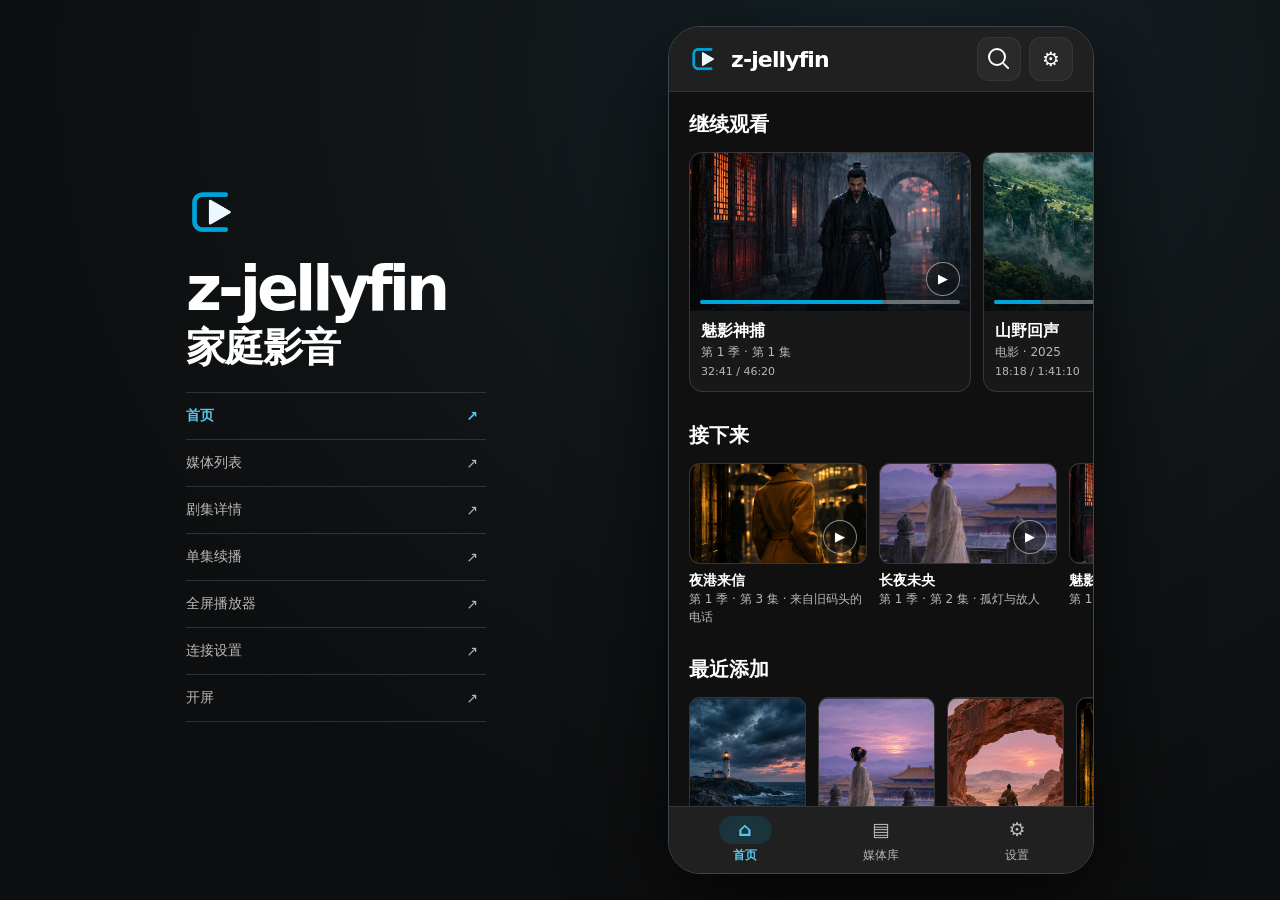
==== docs/prototype/index.html @ fce68163 "feat: 全屏播放工具栏支持自动隐藏" ====
<!doctype html>
<html lang="zh-CN">
<head>
<meta charset="utf-8">
<meta name="viewport" content="width=device-width,initial-scale=1,viewport-fit=cover">
<title>z-jellyfin · UI 设计</title>
<link rel="icon" href="app-icon.png">
<link rel="stylesheet" href="ui.css">
</head>
<body>
<div class="desktop">
 <aside class="notes" aria-label="原型导航">
  <div class="reviewIdentity">
   <img src="logo.png" alt="" width="68" height="68">
   <h1>z-jellyfin<span>家庭影音</span></h1>
  </div>
  <nav class="jumps" aria-label="直接查看页面">
   <button class="jump" data-jump="home">首页 <span aria-hidden="true">↗</span></button>
   <button class="jump" data-jump="library">媒体列表 <span aria-hidden="true">↗</span></button>
   <button class="jump" data-jump="detail">剧集详情 <span aria-hidden="true">↗</span></button>
   <button class="jump" data-jump="detail" data-item="ep1">单集续播 <span aria-hidden="true">↗</span></button>
   <button class="jump" data-jump="player">全屏播放器 <span aria-hidden="true">↗</span></button>
   <button class="jump" data-jump="settings">连接设置 <span aria-hidden="true">↗</span></button>
   <button class="jump" data-jump="splash">开屏 <span aria-hidden="true">↗</span></button>
  </nav>
 </aside>
 <div class="shell" aria-label="z-jellyfin 手机界面">
  <header class="top"></header>
  <main></main>
  <nav class="bottom" aria-label="主导航"></nav>
  <dialog class="confirmDialog" id="settings-dialog" aria-labelledby="confirm-title">
   <form id="confirmation-form">
    <h2 id="confirm-title">确认保存设置</h2>
    <label class="field">确认密码<input name="confirmation" type="password" autocomplete="off" aria-describedby="confirm-error" autofocus></label>
    <p class="confirmError" id="confirm-error" aria-live="polite"></p>
    <div class="actions">
     <button class="secondary" id="cancel-settings" type="button">取消</button>
     <button class="primary" type="submit">确认保存</button>
    </div>
   </form>
  </dialog>
 </div>
</div>
<script>
(() => {

const catalog={
 detective:{name:"魅影神捕",type:"剧集",year:"2026",art:0,desc:"离奇旧案再现江城，神捕黎斯循着一具傀儡的来历追查，在迷雾里拼起多年未解的真相。"},
 forest:{name:"山野回声",type:"电影",year:"2025",art:1,length:6070,desc:"一位录音师走进久无人迹的山谷，想记录最后一段林间回声，却遇到一位等候多年的陌生人。"},
 neon:{name:"夜港来信",type:"剧集",year:"2026",art:2,desc:"一封寄错的信，让三位素不相识的人在夜港相遇。"},
 lighthouse:{name:"潮汐尽头",type:"电影",year:"2025",art:3,length:6180,desc:"暴风雨来临前，守塔人收到一段来自海上的旧录音。"},
 desert:{name:"穿过赤色山谷",type:"电影",year:"2024",art:4,length:6900,desc:"摄影师在荒漠中寻找失踪的同伴，一路沿着风留下的记号前行。"},
 palace:{name:"长夜未央",type:"剧集",year:"2025",art:5,desc:"宫城入夜之后，一桩无名旧案重新浮出水面。"},
 ep1:{name:"傀儡惊现，黎斯以身入局",type:"单集",parent:"detective",season:1,episode:1,art:0,length:2780,desc:"一具傀儡出现在案发现场，黎斯循线进入深巷。"},
 ep2:{name:"月下疑踪",type:"单集",parent:"detective",season:1,episode:2,art:0,length:2620,desc:"夜访旧巷未得实证，黎斯将目光转向城外。"},
 ep3:{name:"灯下旧案",type:"单集",parent:"detective",season:1,episode:3,art:0,length:2750,desc:"关于那封书信，一位故人知道更多。"},
 ep4:{name:"雨夜归来",type:"单集",parent:"detective",season:2,episode:1,art:0,length:2650,desc:"一场大雨让江城旧案重现。"},
 n2:{name:"雨停之前",type:"单集",parent:"neon",season:1,episode:2,art:2,length:2500,desc:"港口停电前，三人交换了彼此知道的线索。"},
 n3:{name:"来自旧码头的电话",type:"单集",parent:"neon",season:1,episode:3,art:2,length:2450,desc:"一个电话把线索带回废弃的旧码头。"},
 p2:{name:"孤灯与故人",type:"单集",parent:"palace",season:1,episode:2,art:5,length:2550,desc:"归来的访客知道一段未经记载的往事。"}
};
const tiles=["detective","forest","neon","lighthouse","desert","palace"];
const mediaLibraries=[
 {id:"movies",name:"电影",items:["forest","lighthouse"]},
 {id:"series",name:"电视剧",items:["detective","neon","palace"]},
 {id:"favorites",name:"自建片库",items:["desert"]}
];
const latest=["lighthouse","palace","desert","neon","forest","detective"];
const next=["n3","p2","ep2"];
const records={ep1:1961,forest:1098,lighthouse:314,n2:2500};
// Jellyfin Web v10.11.11 playback settings use width and bits per second.
const resolutions=[["0","自动"],["-1","屏幕分辨率"],["640","360p"],["852","480p"],
 ["1280","720p"],["1920","1080p"],["3840","4K"],["7680","8K"]];
const bitrates=[["0","自动"],
 ...[120,80,60,40,20,15,10,8,6,4,3,1.5].map(value=>[String(value*1_000_000),value+" Mbps"]),
 ["720000","720 kbps"],["420000","420 kbps"]];
const settingsConfirmation="jellyfin";
const initialSettings={host:"proxy.example.net",port:"8080",proxyUser:"family",proxyPass:"prototype",server:"https://media.example.net/jellyfin",user:"家庭账号",pass:"prototype",resolution:"1920",bitrate:"4000000"};
let saved={...initialSettings};
let pendingSettings=null;
const initialScreen=new URLSearchParams(location.search).get("screen");
let current={page:initialScreen==="splash"?"splash":"home"};
const stack=[];
let playTime=0, playing=false, timer=null, playerKey="";
const controlsTimeoutMs=5000;
let controlsTimeout, bufferTimeout, buffering=false, playerPointer=null, scrubbing=false;
let playerTracks={audio:0,subtitle:0};
const audioOptions=[["国语","原声 · AAC 2.0"],["粤语","配音 · AAC 2.0"]];
const subtitleOptions=[["自动","使用 Jellyfin 的字幕偏好"],["关闭",""],["简体中文","Jellyfin 外挂 · SRT"],["English","Jellyfin 外挂 · WebVTT"]];
const desktop=document.querySelector(".desktop");
const main=document.querySelector("main"), top=document.querySelector(".top"), bottom=document.querySelector(".bottom");
const settingsDialog=document.querySelector("#settings-dialog");
const confirmationForm=document.querySelector("#confirmation-form");
const confirmation=confirmationForm.elements.confirmation;
const confirmationError=document.querySelector("#confirm-error");
const esc=s=>String(s).replace(/[&<>"']/g,c=>({"&":"&amp;","<":"&lt;",">":"&gt;",'"':"&quot;","'":"&#39;"}[c]));
const kind={home:"首页",library:"媒体库",detail:"媒体详情",settings:"连接设置",search:"搜索",player:"正在播放"};
const art=n=>'<span class="art a'+n+'" aria-hidden="true"></span>';
const time=n=>{const secs=Math.max(0,Math.floor(Number(n)||0)), s=String(secs%60).padStart(2,"0"), m=Math.floor(secs/60),h=Math.floor(m/60);return h?h+":"+String(m%60).padStart(2,"0")+":"+s:m+":"+s};
const parentName=i=>i.parent?catalog[i.parent].name:i.name;
const epLabel=i=>i.parent?"第 "+i.season+" 季 · 第 "+i.episode+" 集":"";
function adjacentEpisode(id,offset){
 const parent=catalog[id].parent;
 if(!parent)return;
 const siblings=Object.keys(catalog).filter(key=>catalog[key].parent===parent);
 return siblings[siblings.indexOf(id)+offset];
}
const isWatched=id=>catalog[id].length>0&&records[id]>=catalog[id].length;
const watchedBadge='<span class="watched"><span aria-hidden="true">✓</span>已看完</span>';
const logo='<img src="logo.png" alt="" width="38" height="38" class="mark">';
const ratio=id=>Math.min(100,Math.max(0,(records[id]||0)/(catalog[id].length||1)*100));
const progress=id=>'<span class="progress" aria-label="已看 '+Math.round(ratio(id))+'%"><i style="width:'+ratio(id)+'%"></i></span>';
const openButton=(label,data,cls="secondary")=>'<button class="'+cls+'" '+data+'>'+esc(label)+'</button>';
function leavePlayer(){
 if(!playerKey)return;
 if(playTime>0)records[playerKey]=Math.min(playTime,catalog[playerKey].length);
 clearInterval(timer);timer=null;playing=false;playerKey="";
 clearTimeout(controlsTimeout);
 clearTimeout(bufferTimeout);
 buffering=false;playerPointer=null;scrubbing=false;
}
function navigate(page, opts={}, replace=false){
 if(current.page==="player")leavePlayer();
 if(replace){stack.length=0;}else{stack.push({...current,scroll:main.scrollTop});}
 current={page,...opts}; render();
}
function back(){
 if(current.page==="player")leavePlayer();
 current=stack.pop()||{page:"home"};render();main.scrollTop=current.scroll||0;
}
function section(title,markup){
 return '<section class="group"><div class="section"><h2>'+title+'</h2></div>'+markup+'</section>';
}
function card(id,mode="poster"){
 const i=catalog[id], resume=mode==="resume", episode=Boolean(i.parent);
 const landscape=resume||mode==="next-up";
 const name=episode?parentName(i):i.name;
 const detail=episode?epLabel(i)+(resume?"":" · "+i.name):i.type+" · "+i.year;
 const watchTime=resume?'<span class="sub watchTime">'+time(records[id])+" / "+time(i.length)+'</span>':"";
 const details='<button class="card" data-detail="'+id+'">'+
 '<span class="cover '+(landscape?"landscape":"")+'">'+art(i.art)+(resume?'<span class="resumeShade"></span>'+progress(id):"")+'</span>'+
 '<span class="cardCopy"><span class="name">'+esc(name)+'</span><span class="sub">'+esc(detail)+'</span>'+watchTime+'</span></button>';
 if(!landscape)return details;
 const playLabel=(resume?"继续观看 ":"播放 ")+name+(episode?" "+epLabel(i):"");
 return '<div class="quickPlayCard">'+details+'<div class="quickPlayOverlay"><button class="quickPlayButton" type="button"'+
 ' data-play="'+id+'" data-position="'+(resume?records[id]:0)+'" aria-label="'+esc(playLabel)+'"><span class="quickPlayIcon" aria-hidden="true">▶</span></button></div></div>';
}
function rail(ids,mode){
 return '<div class="rail '+(mode||"poster")+'" tabindex="0">'+ids.map(id=>card(id,mode)).join("")+'</div>';
}
function home(){
 const resumed=Object.keys(records).filter(id=>records[id]>0&&records[id]<catalog[id].length);
 const queued=next.filter(id=>!resumed.includes(id)&&!isWatched(id));
 return section("继续观看",resumed.length?rail(resumed,"resume"):'<div class="empty">暂无未看完的影片。</div>')+
 (queued.length?section("接下来",rail(queued,"next-up")):"")+
 section("最近添加",rail(latest));
}
function library(){
 const selected=current.filter||"all", libraries=[{id:"all",name:"全部",items:tiles},...mediaLibraries];
 const matches=libraries.find(library=>library.id===selected).items;
 return '<div class="filters" aria-label="媒体库">'+libraries.map(({id,name})=>'<button class="chip" data-filter="'+id+'" aria-pressed="'+(id===selected)+'">'+esc(name)+'</button>').join("")+
 '</div><div class="grid">'+matches.map(id=>card(id)).join("")+'</div>';
}
function detail(){
 const id=current.id||"ep1",i=catalog[id],watched=isWatched(id),resume=watched?0:(records[id]||0);
 const meta=i.parent?epLabel(i)+" · "+Math.round(i.length/60)+" 分钟":i.year+" · "+i.type+(i.length?" · "+Math.round(i.length/60)+" 分钟":"");
 let buttons="", episodes="";
 if(i.type==="剧集"){
  const ids=Object.keys(catalog).filter(k=>catalog[k].parent===id), seasons=[...new Set(ids.map(k=>catalog[k].season))];
  const sel=current.season||seasons[0];
  const list=ids.filter(k=>catalog[k].season===sel).map(k=>{
   const episode=catalog[k], done=isWatched(k);
   return '<button class="episode" data-detail="'+k+'"><span class="cover landscape">'+art(episode.art)+'</span>'+
    '<span class="episodeInfo"><span class="name">第 '+episode.episode+' 集 · '+episode.name+'</span>'+
    '<span class="sub">'+Math.round(episode.length/60)+' 分钟'+(records[k]&&!done?' · 已看到 '+time(records[k]):"")+'</span></span>'+
    (done?watchedBadge:"")+'</button>';
  }).join("");
  const tabs=seasons.length>1?'<div class="seasonTabs" role="tablist" aria-label="选择季">'+
   seasons.map(n=>'<button class="chip" id="season-tab-'+n+'" role="tab" data-season="'+n+'" aria-controls="episodes-panel" aria-selected="'+(n===sel)+'" tabindex="'+(n===sel?0:-1)+'">第 '+n+' 季</button>').join("")+
   '</div>':"";
  episodes=section("选集",tabs+(tabs?'<div id="episodes-panel" role="tabpanel" aria-labelledby="season-tab-'+sel+'">'+list+'</div>':list));
 }else{
  buttons='<div class="actions">'+openButton(watched?"▶　重播":resume?"▶　继续观看":"▶　播放",'data-play="'+id+'" data-position="'+resume+'"',"primary")+
      (resume?openButton("从头播放",'data-play="'+id+'" data-position="0"'):"")+'</div>';
 }
 return '<div class="heroCover">'+art(i.art)+'<span class="shade" aria-hidden="true"></span></div><div class="sheet detail"><h1>'+esc(parentName(i))+'</h1><p class="meta">'+esc(meta)+(watched?watchedBadge:"")+'</p>'+
 (i.parent?'<h2 class="episodeTitle">'+esc(i.name)+'</h2>':"")+buttons+
 (resume?'<div class="watchprogress">'+progress(id)+'</div><small>已观看 '+time(resume)+' / '+time(i.length)+'</small>':"")+
 '<p class="summary">'+esc(i.desc)+'</p>'+episodes+'</div>';
}
function settings(){
 const fields=(name,key,type="text")=>'<label class="field">'+name+'<input name="'+key+'" type="'+type+'" value="'+esc(saved[key])+'" required autocomplete="off"></label>';
 const choices=(name,key,values)=>'<label class="field">'+name+'<select name="'+key+'">'+
 values.map(([value,label])=>'<option value="'+value+'" '+(value===saved[key]?"selected":"")+'>'+label+'</option>').join("")+'</select></label>';
 return '<div class="settings"><form id="settings"><section class="settingsGroup"><h2>家庭 HTTP 代理</h2><div class="columns">'+fields("代理地址","host")+fields("端口","port","number")+
 '</div>'+fields("代理用户名","proxyUser")+fields("代理密码","proxyPass","password")+'</section>'+
 '<section class="settingsGroup"><h2>Jellyfin 授权</h2>'+fields("服务器地址","server","url")+fields("Jellyfin 账号","user")+fields("Jellyfin 密码","pass","password")+'</section>'+
 '<section class="settingsGroup"><h2>播放画质</h2><div class="qualityFields">'+choices("分辨率上限","resolution",resolutions)+
 choices("码率上限（音视频合计）","bitrate",bitrates)+'</div></section>'+
 '<div class="settingsFooter"><button class="primary full" type="submit">保存并连接</button><div class="helper" id="settings-message" aria-live="polite"></div></div></form></div>';
}
function searchResults(term){
 const q=term.trim().toLowerCase();
 const ids=tiles.filter(id=>!q||catalog[id].name.toLowerCase().includes(q));
 return ids.length?'<div class="grid">'+ids.map(id=>card(id)).join("")+'</div>':'<p class="empty">没有找到匹配的影片。</p>';
}
function player(){
 const i=catalog[current.id];
 const resolution=resolutions.find(([value])=>value===saved.resolution)[1];
 const bitrate=bitrates.find(([value])=>value===saved.bitrate)[1];
 const backLabel=stack.at(-1)?.page==="home"?"返回首页":"返回详情";
 const episodeButton=(target,label,symbol)=>'<button class="transportButton episodeNav" type="button" data-episode="'+
  (target||"")+'" '+(target?"":"disabled")+'><span aria-hidden="true">'+symbol+'</span>'+label+'</button>';
 return '<section class="theater" aria-label="全屏播放器">'+
  '<div class="playerScene">'+art(i.art)+'</div><button class="playerSurface" type="button" data-toggle-controls aria-label="隐藏播放控制" aria-expanded="true" aria-controls="player-controls"></button>'+
  '<div class="playerControls" id="player-controls">'+
   '<div class="playerHeader"><button class="playerBack" type="button" data-back aria-label="'+backLabel+'" title="'+backLabel+'"><span aria-hidden="true"></span></button>'+
    '<div class="playerHeading"><h2>'+esc(parentName(i))+'</h2>'+
    (i.parent?'<p>'+esc(epLabel(i)+" · "+i.name)+'</p>':'<p>'+esc(i.year+" · "+i.type)+'</p>')+'</div>'+
    '<div class="playerTools"><button type="button" data-track-menu="subtitle" aria-expanded="false" aria-controls="track-menu"><span class="captionIcon" aria-hidden="true">CC</span>字幕</button>'+
    '<button type="button" data-track-menu="audio" aria-expanded="false" aria-controls="track-menu"><span class="audioIcon" aria-hidden="true">♪</span>音轨</button></div></div>'+
   '<div class="playerBottom"><input type="range" id="seek" min="0" max="'+i.length+'" value="'+playTime+'" aria-label="播放进度">'+
    '<div class="playerToolbar"><span class="playerTime" id="times">'+time(playTime)+' / '+time(i.length)+'</span>'+
    '<div class="transport">'+(i.parent?episodeButton(adjacentEpisode(current.id,-1),"上一集","‹"):"")+
    '<button class="transportButton seekButton" type="button" data-offset="-5" aria-label="后退 5 秒">−5<span aria-hidden="true">秒</span></button>'+
    '<button class="playerToggle" type="button" data-toggle-player aria-label="'+(playing?"暂停":"播放")+'" data-playing="'+playing+'"><span aria-hidden="true"></span></button>'+
    '<button class="transportButton seekButton" type="button" data-offset="15" aria-label="前进 15 秒">+15<span aria-hidden="true">秒</span></button>'+
    (i.parent?episodeButton(adjacentEpisode(current.id,1),"下一集","›"):"")+'</div>'+
    '<span class="playerQuality" title="播放画质上限">'+esc(resolution+" · "+bitrate)+'</span></div></div></div>'+
  '<div class="playerCaption" aria-hidden="true" hidden><span></span></div>'+
  '<div class="playerBuffering" role="status" hidden>正在缓冲…</div>'+
  '<section class="trackMenu" id="track-menu" role="dialog" aria-labelledby="track-title" hidden></section></section>';
}
function splash(){
 return '<button class="splashStage" data-tab="home" type="button" aria-label="结束开屏预览并进入首页">'+
 '<span class="splashIdentity"><img src="logo.png" width="140" height="140" alt="">'+
 '<strong>z-jellyfin</strong><span>家庭影音</span></span></button>';
}
function render(){
 const {page}=current, onHome=page==="home";
 desktop.dataset.screen=page;
 document.querySelector(".shell").dataset.screen=page;
 main.dataset.screen=page;
 top.innerHTML=page==="splash"?"":'<div class="brand">'+(onHome?logo+'z-jellyfin':'<button class="icon" data-back aria-label="返回">‹</button><span class="toplabel">'+esc(kind[page])+'</span>')+'</div>'+
 (page!=="player"&&page!=="settings"?'<div class="tools">'+(page==="search"?"":'<button class="icon search" data-go="search" aria-label="搜索"></button>')+'<button class="icon" data-go="settings" aria-label="连接设置">⚙</button></div>':"");
 const tabs=["home","library","settings"];
 const tab=tabs.includes(page)?page:stack.findLast(entry=>tabs.includes(entry.page))?.page||"home";
 bottom.innerHTML=[["home","⌂","首页"],["library","▤","媒体库"],["settings","⚙","设置"]].map(([p,icon,name])=>'<button data-tab="'+p+'" aria-current="'+(p===tab?"page":"false")+'"><span aria-hidden="true">'+icon+'</span>'+name+'</button>').join("");
 const contents={home,library,detail,settings,search:()=>'<div class="screenSearch"><input class="searchField" id="search-input" type="search" placeholder="搜索片名" aria-label="搜索片名" value="'+esc(current.query||"")+'"></div><div id="results">'+searchResults(current.query||"")+'</div>',player,splash};
 main.className=page==="detail"||page==="splash"||page==="player"?"":"pad";
 main.innerHTML=contents[page]();
 if(page==="library")main.querySelector(".filters").scrollLeft=current.filterScroll||0;
 main.scrollTop=0;
 document.querySelectorAll("[data-jump]").forEach(button=>{
  const selected=button.dataset.jump===page&&(page!=="detail"||(button.dataset.item||"detective")===current.id);
  button.setAttribute("aria-current",selected?"page":"false");
 });
}
function showPlayer(id,position,replaceEpisode=false){
 const keepSubtitlesOff=replaceEpisode&&playerTracks.subtitle===1;
 const continuePlaying=!replaceEpisode||playing;
 if(replaceEpisode)leavePlayer();
 else stack.push({...current,scroll:main.scrollTop});
 current={page:"player",id};
 playerKey=id;playTime=position;playing=continuePlaying;
 playerTracks={audio:0,subtitle:keepSubtitlesOff?1:0};
 render();
 updateTime();
 updateCaption();
 if(playing)simulateBuffering();
 else restartControlsTimeout();
 timer=setInterval(()=>{
  if(!playing||!playerKey||buffering||scrubbing)return;
  const max=catalog[playerKey].length;
  playTime=Math.min(playTime+1,max);
  if(playTime===max){
   const nextEpisode=adjacentEpisode(playerKey,1);
   if(nextEpisode){showPlayer(nextEpisode,isWatched(nextEpisode)?0:records[nextEpisode]||0,true);return;}
   setPlaying(false);
  }
  updateTime();
 },1000);
}
function updateTime(){
 const times=document.querySelector("#times"), seek=document.querySelector("#seek");
 if(times&&seek&&playerKey){
  times.textContent=time(playTime)+" / "+time(catalog[playerKey].length);seek.value=playTime;
  seek.style.setProperty("--seek-progress",playTime/catalog[playerKey].length*100+"%");
  seek.setAttribute("aria-valuetext",time(playTime)+" / "+time(catalog[playerKey].length));
 }
}
function setPlaying(value){
 playing=value;
 const button=main.querySelector("[data-toggle-player]");
 button.dataset.playing=String(playing);
 button.setAttribute("aria-label",playing?"暂停":"播放");
 restartControlsTimeout();
}
function seekTo(position){
 const duration=catalog[playerKey].length;
 playTime=Math.min(duration,Math.max(0,position));
 if(playTime===duration)setPlaying(false);
 updateTime();
 restartControlsTimeout();
}
function controlsMustStayVisible(){
 return !playing||buffering||!main.querySelector(".trackMenu").hidden;
}
function describeTouchSurface(){
 const button=main.querySelector(".playerSurface"), controls=main.querySelector(".playerControls");
 const label=controls.hidden?"显示播放控制":!main.querySelector(".trackMenu").hidden?"收起轨道菜单":
  controlsMustStayVisible()?"播放画面":"隐藏播放控制";
 button.setAttribute("aria-expanded",String(!controls.hidden));
 button.setAttribute("aria-label",label);
}
function restartControlsTimeout(){
 clearTimeout(controlsTimeout);
 if(!playerKey)return;
 const controls=main.querySelector(".playerControls");
 if(controlsMustStayVisible())controls.hidden=false;
 else if(playerPointer===null&&!controls.hidden){
  controlsTimeout=setTimeout(()=>{
   if(controlsMustStayVisible()||playerPointer!==null)return;
   controls.hidden=true;
   describeTouchSurface();
  },controlsTimeoutMs);
 }
 describeTouchSurface();
}
function simulateBuffering(){
 clearTimeout(bufferTimeout);
 const indicator=main.querySelector(".playerBuffering");
 indicator.hidden=false;
 buffering=true;
 restartControlsTimeout();
 bufferTimeout=setTimeout(()=>{
  indicator.hidden=true;
  buffering=false;
  restartControlsTimeout();
 },400);
}
function updateCaption(){
 const caption=main.querySelector(".playerCaption");
 caption.hidden=playerTracks.subtitle!==2&&playerTracks.subtitle!==3;
 caption.firstElementChild.textContent=playerTracks.subtitle===3?"Someone has been here.":"这里有人来过。";
}
function closeTracks(restoreFocus=true){
 const menu=main.querySelector(".trackMenu");
 if(!menu||menu.hidden)return false;
 menu.hidden=true;
 const trigger=main.querySelector('[data-track-menu][aria-expanded="true"]');
 if(trigger){trigger.setAttribute("aria-expanded","false");if(restoreFocus)trigger.focus();}
 restartControlsTimeout();
 return true;
}
function showTracks(type){
 const menu=main.querySelector(".trackMenu");
 if(!menu.hidden&&menu.dataset.track===type){closeTracks();return;}
 closeTracks(false);
 menu.dataset.track=type;
 const options=type==="subtitle"?subtitleOptions:audioOptions;
 menu.innerHTML='<div class="trackHeader"><h3 id="track-title">'+(type==="subtitle"?"字幕":"音轨")+
  '</h3><button type="button" data-close-tracks aria-label="关闭菜单">×</button></div><div class="trackOptions">'+
  options.map(([label,detail],i)=>'<button type="button" data-track-choice="'+i+'" aria-pressed="'+
   (i===playerTracks[type])+'"><span><strong>'+esc(label)+'</strong>'+(detail?'<small>'+esc(detail)+'</small>':"")+
   '</span><span class="trackCheck" aria-hidden="true">✓</span></button>').join("")+'</div>';
 menu.hidden=false;
 main.querySelector('[data-track-menu="'+type+'"]').setAttribute("aria-expanded","true");
 menu.querySelector('[aria-pressed="true"]').focus();
 restartControlsTimeout();
}
function togglePlayerControls(){
 if(closeTracks()||controlsMustStayVisible())return;
 const controls=main.querySelector(".playerControls");
 controls.hidden=!controls.hidden;
 restartControlsTimeout();
}
function switchSeason(tab){
 const seasons=tab.closest(".seasonTabs");
 const scroll=main.scrollTop, left=seasons.scrollLeft;
 current.season=Number(tab.dataset.season);
 render();
 main.scrollTop=scroll;
 const selected=main.querySelector('[data-season="'+current.season+'"]');
 const row=selected.closest(".seasonTabs");
 row.scrollLeft=left;
 const bounds=row.getBoundingClientRect(), item=selected.getBoundingClientRect();
 if(item.left<bounds.left)row.scrollLeft+=item.left-bounds.left-4;
 if(item.right>bounds.right)row.scrollLeft+=item.right-bounds.right+4;
 selected.focus({preventScroll:true});
}
document.addEventListener("click",e=>{
 const button=e.target.closest("button");if(!button)return;
 const d=button.dataset;
 if("back" in d)back();
 else if(d.jump==="player"){navigate("home",{},true);showPlayer("ep1",records.ep1||0);}
 else if(d.jump)navigate(d.jump,d.jump==="detail"?{id:d.item||"detective"}:{},true);
 else if(d.tab)navigate(d.tab,{},true);
 else if(d.go)navigate(d.go);
 else if(d.filter){current.filter=d.filter;current.filterScroll=button.closest(".filters").scrollLeft;render();}
 else if(d.season&&button.getAttribute("aria-selected")!=="true")switchSeason(button);
 else if(d.detail)navigate("detail",{id:d.detail});
 else if(d.play)showPlayer(d.play,Number(d.position));
 else if(d.episode)showPlayer(d.episode,isWatched(d.episode)?0:records[d.episode]||0,true);
 else if("togglePlayer" in d){if(!playing&&playTime===catalog[playerKey].length){playTime=0;updateTime();}setPlaying(!playing);}
 else if("offset" in d)seekTo(playTime+Number(d.offset));
 else if(d.trackMenu)showTracks(d.trackMenu);
 else if("closeTracks" in d)closeTracks();
 else if("trackChoice" in d){
  const type=button.closest(".trackMenu").dataset.track, choice=Number(d.trackChoice);
  const audioChanged=type==="audio"&&choice!==playerTracks.audio;
  playerTracks[type]=choice;updateCaption();closeTracks();
  if(audioChanged)simulateBuffering();
 }
 else if("toggleControls" in d)togglePlayerControls();
});
document.addEventListener("pointerdown",e=>{
 if(!playerKey||playerPointer!==null||!e.target.closest(".theater"))return;
 playerPointer=e.pointerId;
 scrubbing=e.target.id==="seek";
 restartControlsTimeout();
});
function endPlayerGesture(e){
 if(playerPointer!==e.pointerId)return;
 playerPointer=null;scrubbing=false;
 restartControlsTimeout();
}
document.addEventListener("pointerup",endPlayerGesture);
document.addEventListener("pointercancel",endPlayerGesture);
document.addEventListener("input",e=>{
 if(e.target.id==="search-input"){
  current.query=e.target.value;
  document.querySelector("#results").innerHTML=searchResults(current.query);
 }
 if(e.target.id==="seek"&&playerKey)seekTo(Number(e.target.value));
});
document.addEventListener("submit",e=>{
 if(e.target.id!=="settings")return;
 e.preventDefault();
 const data=Object.fromEntries(new FormData(e.target));
 const helper=e.target.querySelector(".helper");
 if(Number(data.port)<1||Number(data.port)>65535){helper.textContent="请输入 1 到 65535 之间的代理端口。";return;}
 pendingSettings=data;
 const shell=document.querySelector(".shell").getBoundingClientRect();
 settingsDialog.style.setProperty("--dialog-center",shell.left+shell.width/2+"px");
 settingsDialog.showModal();
 confirmation.focus();
});
confirmationForm.addEventListener("submit",e=>{
 e.preventDefault();
 if(!pendingSettings)return;
 if(confirmation.value!==settingsConfirmation){
  confirmationError.textContent=confirmation.value?"确认密码错误，请重新输入。":"请输入确认密码。";
  confirmation.setAttribute("aria-invalid","true");
  confirmation.focus();
  return;
 }
 saved=pendingSettings;
 document.querySelector("#settings-message").textContent="示例设置已保存。";
 settingsDialog.close();
});
document.querySelector("#cancel-settings").addEventListener("click",()=>settingsDialog.close());
settingsDialog.addEventListener("close",()=>{
 pendingSettings=null;
 confirmation.value="";
 confirmation.removeAttribute("aria-invalid");
 confirmationError.textContent="";
});
document.addEventListener("keydown",e=>{
 if(settingsDialog.open)return;
 if(e.key==="Escape"&&stack.length){if(!closeTracks())back();return;}
 if(playerKey&&e.target instanceof Element&&e.target.closest(".theater"))restartControlsTimeout();
 if(!e.target.matches("[data-season]"))return;
 const tabs=[...e.target.closest(".seasonTabs").querySelectorAll("[data-season]")];
 const index=tabs.indexOf(e.target);
 const step={ArrowLeft:(index-1+tabs.length)%tabs.length,ArrowRight:(index+1)%tabs.length,Home:0,End:tabs.length-1};
 if(Object.hasOwn(step,e.key)){e.preventDefault();switchSeason(tabs[step[e.key]]);}
});
if(initialScreen==="player")showPlayer("ep1",records.ep1);
else render();
})();
</script>
</body>
</html>
---- docs/prototype/ui.css ----
:root {
  color-scheme: dark;
  --bg: #101010;
  --panel: #202020;
  --surface: #181818;
  --input: #292929;
  --text: #fff;
  --sub: #b8b8b8;
  --muted: #999;
  --line: #ffffff23;
  --primary: #00a4dc;
  --primary-light: #59c7ed;
  --on-primary: #061820;
  --selected: #00a4dc25;
  --error: #ffabad;
  --gutter: 20px;
  --art: url("posters.png");
}

* { box-sizing: border-box; }
body {
  margin: 0;
  background: radial-gradient(ellipse at 70% 8%, #16232a, #121719 31%, #0d0e0f 72%);
  color: var(--text);
  font-family: "Microsoft YaHei UI", "PingFang SC", "Noto Sans CJK SC", system-ui, sans-serif;
}
button, input, select { font: inherit; }
button { cursor: pointer; color: inherit; border: 0; }
:focus-visible { outline: 2px solid var(--primary-light); outline-offset: 3px; }
h2 { margin: 0; font-size: 20px; line-height: 1.35; font-weight: 740; }

.desktop {
  max-width: 1060px;
  min-height: 100svh;
  margin: auto;
  padding: 26px clamp(30px, 6vw, 76px);
  display: grid;
  grid-template-columns: minmax(200px, 1fr) 426px;
  align-items: center;
  gap: clamp(32px, 6vw, 100px);
}
.notes { width: 100%; max-width: 300px; }
.reviewIdentity img { display: block; width: 68px; height: 68px; margin: 0 0 13px -9px; }
.notes h1 { margin: 0 0 25px; font-size: clamp(36px, 5.4vw, 62px); line-height: .98; letter-spacing: -.065em; }
.notes h1 span { display: block; margin-top: .22em; font-size: .64em; letter-spacing: -.04em; }
.jumps { display: grid; border-top: 1px solid var(--line); }
.jump {
  display: flex; align-items: center; justify-content: space-between;
  min-height: 47px; padding: 0 8px 0 0;
  background: transparent; color: var(--sub);
  border-bottom: 1px solid var(--line); font-size: 14px; text-align: left;
}
.jump[aria-current="page"] { color: var(--primary-light); font-weight: 700; }
.jump:hover { color: var(--text); }
.shell {
  width: 100%; height: min(905px, calc(100svh - 52px)); min-height: 620px;
  display: flex; flex-direction: column; isolation: isolate;
  overflow: hidden; background: var(--bg);
  border: 1px solid #3b484f; border-radius: 32px;
  box-shadow: 0 24px 95px #000b;
}
.top {
  height: 65px; flex: 0 0 65px; padding: 0 var(--gutter);
  display: flex; align-items: center; justify-content: space-between; gap: 10px;
  background: var(--panel); border-bottom: 1px solid #ffffff14;
}
.brand { display: flex; align-items: center; gap: 9px; min-width: 0; font-size: 22px; font-weight: 750; letter-spacing: -.04em; }
.mark { width: 38px; height: 38px; margin-inline-start: -5px; flex: 0 0 38px; }
.toplabel { font-size: 16px; letter-spacing: 0; white-space: nowrap; overflow: hidden; text-overflow: ellipsis; }
.shell[data-screen="library"] .top {
  height: 56px;
  flex-basis: 56px;
  background: var(--bg);
  border-bottom: 0;
}
.shell[data-screen="library"] .toplabel { font-size: 19px; }
.shell[data-screen="library"] .icon {
  background: transparent;
  border-color: transparent;
  color: var(--sub);
}
.shell[data-screen="library"] .icon:hover { background: #ffffff0c; color: var(--text); }
.tools, .actions { display: flex; gap: 8px; align-items: center; }
.icon {
  width: 44px; min-width: 44px; height: 44px;
  position: relative; display: grid; place-items: center;
  background: #ffffff0c; border: 1px solid #ffffff0f; border-radius: 12px;
  color: var(--text); font-size: 20px;
}
.icon:hover { background: #ffffff16; }
.icon[data-back] { font-size: 28px; line-height: 1; }
.icon.search::before {
  content: ""; width: 14px; height: 14px; border: 2px solid currentColor;
  border-radius: 50%; transform: translate(-2px,-2px);
}
.icon.search::after {
  content: ""; position: absolute; width: 8px; height: 2px;
  transform: translate(7px,7px) rotate(45deg); background: currentColor; border-radius: 2px;
}
main {
  flex: 1; min-height: 0; overflow: auto; overscroll-behavior: contain;
  scrollbar-width: thin; scrollbar-color: #434343 transparent;
}
main.pad { padding: 19px var(--gutter) 30px; }
main.pad[data-screen="library"] { padding-top: 0; }
.bottom {
  display: grid; grid-template-columns: repeat(3, 1fr); gap: 4px;
  padding: 6px 10px max(7px, env(safe-area-inset-bottom)); background: var(--panel);
  border-top: 1px solid #ffffff18;
}
.bottom button {
  display: grid; align-content: center; justify-items: center; gap: 3px;
  min-height: 53px; background: transparent; color: var(--sub); font-size: 12px;
  border-radius: 12px;
}
.bottom span { display: grid; place-items: center; width: 53px; height: 28px; border-radius: 16px; font-size: 19px; line-height: 1; }
.bottom button[aria-current="page"] { color: var(--primary-light); font-weight: 700; }
.bottom button[aria-current="page"] span { background: var(--selected); }

.group { margin-bottom: 25px; }
.group:last-child { margin-bottom: 0; }
.section { display: flex; align-items: baseline; justify-content: space-between; gap: 8px; margin-bottom: 11px; }
.rail {
  display: grid; grid-auto-flow: column; grid-auto-columns: clamp(100px, 28vw, 117px);
  align-items: start; gap: 12px;
  margin-inline: calc(-1 * var(--gutter)); padding: 3px var(--gutter) 5px;
  scroll-padding-inline: var(--gutter); overflow-x: auto; scrollbar-width: none;
  scroll-snap-type: x proximity;
}
.rail.resume { grid-auto-columns: clamp(223px, 68vw, 282px); }
.rail.next-up { grid-auto-columns: clamp(143px, 45vw, 178px); }
.card {
  display: flex; flex-direction: column; align-items: stretch; min-width: 0; width: 100%;
  padding: 0; text-align: start; background: transparent; border-radius: 12px;
  scroll-snap-align: start;
}
.card:hover .cover { filter: brightness(1.1); }
.cover, .heroCover { position: relative; isolation: isolate; overflow: hidden; background: var(--panel); }
.cover { display: block; border: 1px solid #ffffff18; border-radius: 11px; aspect-ratio: 2 / 3; }
.cover.landscape { aspect-ratio: 16 / 9; }
.art {
  position: absolute; top: 50%; left: 0; width: 100%; aspect-ratio: 2 / 3;
  transform: translateY(-50%); pointer-events: none;
  background: var(--art) var(--x, 0%) var(--y, 0%) / 300% 200% no-repeat var(--fallback, var(--panel));
}
.a0 { --x: 0%; --y: 0%; --fallback: #463032; }
.a1 { --x: 50%; --y: 0%; --fallback: #304841; }
.a2 { --x: 100%; --y: 0%; --fallback: #513d26; }
.a3 { --x: 0%; --y: 100%; --fallback: #23364c; }
.a4 { --x: 50%; --y: 100%; --fallback: #58332a; }
.a5 { --x: 100%; --y: 100%; --fallback: #403345; }
.cardCopy { display: block; }
.name {
  display: -webkit-box; -webkit-line-clamp: 2; -webkit-box-orient: vertical; overflow: hidden;
  margin: 7px 0 2px; font-size: 14px; line-height: 1.35; font-weight: 700;
}
.sub { display: block; color: var(--sub); font-size: 12px; line-height: 1.45; }
.resume .card { background: var(--surface); border: 1px solid var(--line); overflow: hidden; border-radius: 14px; }
.resume .cover { border: 0; border-radius: 0; }
.resume .cardCopy { display: grid; gap: 3px; padding: 9px 11px 11px; }
.resume .name { margin: 0; font-size: 16px; }
.quickPlayCard { position: relative; min-width: 0; scroll-snap-align: start; }
.quickPlayOverlay { position: absolute; inset: 1px 1px auto; aspect-ratio: 16 / 9; pointer-events: none; }
.quickPlayButton {
  position: absolute; inset: auto 5px 10px auto; width: 44px; height: 44px;
  display: grid; place-items: center; padding: 0; border-radius: 50%;
  background: transparent; pointer-events: auto;
}
.watchTime { font-variant-numeric: tabular-nums; font-size: 11px; color: var(--sub); }
.resumeShade { position: absolute; inset: 43% 0 0; background: linear-gradient(transparent, #05090ce8); }
.next-up .quickPlayOverlay { inset: 0 0 auto; }
.next-up .quickPlayButton { bottom: 5px; }
.quickPlayIcon {
  width: 34px; height: 34px; display: grid; place-items: center;
  color: var(--text); background: #10101080; border: 1px solid #ffffff80;
  border-radius: 50%; font-size: 13px;
}
.progress { display: block; height: 4px; background: #5a5a5a; border-radius: 9px; overflow: hidden; }
.progress i { display: block; height: 100%; background: var(--primary); border-radius: inherit; }
.cover .progress { position: absolute; inset: auto 10px 7px; background: #ffffff60; }
.grid { display: grid; grid-template-columns: repeat(3, minmax(0, 1fr)); gap: 22px 12px; }
.seasonTabs {
  display: flex; gap: 8px; padding: 3px; margin: 0 -3px 16px; overflow-x: auto; scrollbar-width: none;
}
.chip {
  flex: 0 0 auto; white-space: nowrap; min-height: 44px; padding: 7px 14px;
  background: var(--surface); color: var(--sub); border: 1px solid var(--line); border-radius: 23px; font-size: 13px;
}
.chip[aria-pressed="true"], .chip[aria-selected="true"] {
  background: var(--selected); border-color: #00a4dc92; color: var(--primary-light); font-weight: 700;
}
.filters {
  display: flex;
  gap: clamp(14px, 4vw, 23px);
  margin-bottom: 12px;
  overflow-x: auto;
  scrollbar-width: none;
}
.filters .chip {
  position: relative;
  min-width: 44px;
  padding: 0 2px;
  border: 0;
  border-radius: 0;
  background: transparent;
  font-size: 14px;
  line-height: 1.3;
}
.filters .chip:hover { color: var(--text); }
.filters .chip[aria-pressed="true"] { color: var(--primary-light); }
.filters .chip[aria-pressed="true"]::after {
  content: "";
  position: absolute;
  inset: auto 0 3px;
  width: 18px;
  height: 2px;
  margin-inline: auto;
  border-radius: 2px;
  background: currentColor;
}
.filters .chip:focus-visible { outline-offset: -2px; border-radius: 6px; }

.heroCover { height: clamp(218px, 66vw, 270px); }
.heroCover .art { top: 43%; }
.heroCover .shade {
  position: absolute; inset: 0;
  background: linear-gradient(to top, var(--bg) 1%, #10101075 38%, transparent 74%);
}
.sheet { padding: 20px var(--gutter) 28px; }
.detail { position: relative; margin-top: -64px; }
.detail h1 { margin: 0 0 7px; font-size: clamp(30px, 8vw, 38px); line-height: 1.16; letter-spacing: -.05em; }
.meta { color: var(--sub); font-size: 13px; line-height: 1.5; margin: 0 0 14px; }
.episodeTitle { font-size: 18px; margin-bottom: 13px; }
.summary { color: #dedede; font-size: 15px; line-height: 1.75; margin: 18px 0 21px; }
.detail .actions { flex-wrap: wrap; }
.primary, .secondary {
  display: inline-flex; justify-content: center; align-items: center; min-height: 48px;
  padding: 8px 16px; border-radius: 10px; font-size: 14px; font-weight: 700;
}
.primary { background: var(--primary); color: var(--on-primary); }
.primary:hover { background: #33b6e3; }
.secondary { background: var(--panel); border: 1px solid var(--line); color: var(--text); }
.secondary:hover { background: #303030; }
.full { width: 100%; }
.watchprogress { margin: 15px 0 6px; }
.watchprogress + small { color: var(--sub); font-size: 12px; }
.seasonTabs { margin-bottom: 7px; }
.episode {
  display: flex; align-items: center; gap: 10px; width: 100%; min-height: 68px;
  padding: 9px 0; text-align: start; background: transparent; border-top: 1px solid var(--line);
}
.episode .cover { width: 82px; flex: 0 0 82px; border-radius: 8px; }
.episodeInfo { flex: 1; min-width: 0; }
.episode .name { margin-top: 0; }
.watched {
  display: inline-flex; align-items: center; gap: 4px; white-space: nowrap;
  border-radius: 20px; padding: 4px 8px; background: var(--selected);
  color: var(--primary-light); font-size: 11px; font-weight: 700;
}
.meta .watched { margin-left: 8px; vertical-align: middle; }

.settingsGroup { border-bottom: 1px solid var(--line); padding-bottom: 21px; margin-bottom: 21px; }
.settingsGroup h2 { font-size: 17px; margin: 0 0 14px; }
.field { display: grid; gap: 3px; margin: 0 0 11px; color: var(--sub); font-size: 13px; }
.field:last-child { margin-bottom: 0; }
.field input, .field select, .searchField {
  width: 100%; min-width: 0; min-height: 44px;
  border: 1px solid #484848; border-radius: 9px; padding: 8px 11px;
  background: var(--input); color: var(--text); font-size: 15px;
}
.settings .field input, .settings .field select { border: 0; border-bottom: 1px solid #575757; border-radius: 0; background: transparent; padding-inline: 4px; }
.settings .field input:focus, .settings .field select:focus { border-bottom-color: var(--primary); }
.settings .field select option { background: var(--panel); color: var(--text); }
.columns, .qualityFields { display: grid; grid-template-columns: minmax(0, 1fr) 80px; gap: 12px; }
.qualityFields { grid-template-columns: repeat(2, minmax(0, 1fr)); }
.qualityFields .field { margin-bottom: 0; }
.helper, .empty { color: var(--sub); font-size: 13px; line-height: 1.55; }
.helper { margin-top: 12px; }
.helper:empty { display: none; }
.empty { padding: 10px 0; }
.screenSearch { margin-bottom: 17px; }

.desktop[data-screen="player"] {
  max-width: 1460px; grid-template-columns: minmax(140px, 190px) minmax(0, 1fr);
  gap: clamp(22px, 4vw, 58px); padding-inline: clamp(22px, 4vw, 56px);
}
.shell[data-screen="player"] {
  min-height: 0; height: auto; aspect-ratio: 20 / 9; border-color: #39474d;
  background: #020304;
}
.shell[data-screen="player"] .top, .shell[data-screen="player"] .bottom { display: none; }
main[data-screen="player"] { display: grid; overflow: hidden; }
.theater {
  position: relative; isolation: isolate; overflow: hidden; container-type: size;
  --player-gutter: clamp(14px, 2.7vw, 34px);
  background: #020304;
}
.playerScene {
  position: absolute; inset: 0; margin: auto;
  width: min(100%, calc(100cqh * 16 / 9)); height: min(100%, calc(100cqw * 9 / 16));
  overflow: hidden; background: #151b20;
}
.playerScene .art { top: 46%; }
.playerSurface {
  position: absolute; inset: 0; width: 100%; height: 100%; padding: 0; background: transparent;
}
.playerSurface:focus-visible { outline-offset: -4px; }
.playerControls {
  position: absolute; z-index: 2; inset: 0; pointer-events: none;
}
.playerControls::before {
  content: ""; position: absolute; inset: 0;
  background: linear-gradient(to bottom, #020507e8, #02050740 22%, transparent 39%, transparent 56%, #02050745 73%, #020507f2);
}
.playerHeader, .playerBottom { position: absolute; inset-inline: var(--player-gutter); }
.playerHeader { display: flex; align-items: center; gap: 13px; top: max(15px, env(safe-area-inset-top)); }
.playerBack, .playerTools button, .transportButton {
  min-height: 44px; background: #11191dcc; border: 1px solid #ffffff30; border-radius: 12px;
  color: #f5f9fa; display: inline-flex; align-items: center; justify-content: center; gap: 7px;
  pointer-events: auto;
}
.playerBack:hover, .playerTools button:hover, .transportButton:hover { background: #26343c; }
.playerBack { width: 44px; flex: 0 0 44px; }
.playerBack span { width: 10px; height: 10px; border: solid currentColor; border-width: 0 0 2px 2px; transform: translateX(2px) rotate(45deg); }
.playerHeading { flex: 1 1 0; min-width: 0; }
.playerHeading h2, .playerHeading p { overflow: hidden; text-overflow: ellipsis; white-space: nowrap; }
.playerHeading h2 { font-size: clamp(18px, 2.5vw, 27px); letter-spacing: -.025em; }
.playerHeading p { margin: 3px 0 0; font-size: 12px; color: #d0dce0; }
.playerTools { display: flex; gap: 8px; }
.playerTools button { padding-inline: 12px; font-size: 13px; font-weight: 700; }
.playerTools button[aria-expanded="true"] { color: #abecff; background: #122f3a; border-color: #58c8ed75; }
.captionIcon { font-size: 8px; padding: 1px 2px; border: 1px solid currentColor; border-radius: 3px; }
.audioIcon { font-size: 17px; line-height: 1; }
.playerBottom { bottom: max(17px, env(safe-area-inset-bottom)); }
.playerBottom input {
  appearance: none; display: block; width: 100%; height: 30px; margin: 0 0 4px; background: transparent;
  cursor: pointer; pointer-events: auto;
}
.playerBottom input::-webkit-slider-runnable-track {
  height: 4px; border-radius: 3px;
  background: linear-gradient(to right, var(--primary-light) var(--seek-progress, 0%), #ffffff62 var(--seek-progress, 0%));
}
.playerBottom input::-webkit-slider-thumb {
  appearance: none; width: 14px; height: 14px; margin-top: -5px;
  border-radius: 50%; background: #e2f8ff; box-shadow: 0 0 11px #00a4dc94;
}
.playerBottom input::-moz-range-track { height: 4px; border-radius: 3px; background: #ffffff62; }
.playerBottom input::-moz-range-progress { height: 4px; border-radius: 3px; background: var(--primary-light); }
.playerBottom input::-moz-range-thumb { width: 14px; height: 14px; border: 0; border-radius: 50%; background: #e2f8ff; }
.playerToolbar { display: grid; align-items: center; grid-template-columns: 1fr auto 1fr; gap: 12px; }
.playerTime, .playerQuality { color: #f0f5f7; font-size: 12px; font-variant-numeric: tabular-nums; white-space: nowrap; }
.playerQuality { text-align: right; color: #c9d8de; }
.transport { display: flex; justify-content: center; align-items: center; gap: clamp(5px, 1.2vw, 12px); }
.transportButton { min-width: 44px; padding: 0 10px; font-size: 13px; }
.transportButton span { font-size: 11px; }
.episodeNav span { font-size: 20px; line-height: 1; }
.transportButton:disabled { color: #a1b0b7; background: #121b207a; border-color: #ffffff20; opacity: .52; cursor: default; }
.playerToggle {
  display: grid; place-items: center; width: 53px; height: 53px; flex: 0 0 53px;
  border-radius: 50%; background: #ecf8fc; color: #0a2531; pointer-events: auto;
}
.playerToggle:hover { background: #bcecff; }
.playerToggle span { width: 0; height: 0; border-block: 9px solid transparent; border-left: 14px solid currentColor; margin-left: 3px; }
.playerToggle[data-playing="true"] span { width: 14px; height: 17px; margin: 0; border: solid currentColor; border-width: 0 4px; }
.playerCaption {
  position: absolute; z-index: 3; inset-inline: 12%; bottom: max(24px, env(safe-area-inset-bottom)); text-align: center;
  color: #fff; font-size: clamp(15px, 2.5vw, 25px); font-weight: 700; pointer-events: none;
}
.playerCaption span { display: inline-block; padding: 4px 10px; border-radius: 5px; background: #03080cd9; }
.playerBuffering {
  position: absolute; z-index: 3; top: 50%; left: 50%; transform: translate(-50%,-50%);
  padding: 10px 15px; color: var(--text); background: #111a20e8; border-radius: 10px;
  font-size: 13px; white-space: nowrap; pointer-events: none;
}
.playerControls:not([hidden]) + .playerCaption { bottom: 110px; }
.trackMenu {
  position: absolute; z-index: 4; inset: 72px var(--player-gutter) auto auto; width: min(274px, calc(100% - 28px));
  max-height: calc(100% - 150px); overflow: auto; overscroll-behavior: contain;
  padding: 10px; border: 1px solid #65778570; border-radius: 15px;
  background: #111a20f5; box-shadow: 0 12px 30px #000a;
}
.trackHeader { display: flex; justify-content: space-between; align-items: center; padding: 0 4px 3px 10px; }
.trackHeader h3 { margin: 0; font-size: 17px; }
.trackHeader button { flex: 0 0 44px; height: 44px; font-size: 22px; background: transparent; border-radius: 10px; }
.trackHeader button:hover, .trackOptions button:hover { background: #ffffff12; }
.trackOptions button {
  display: flex; align-items: center; justify-content: space-between; gap: 8px;
  width: 100%; min-height: 44px; padding: 7px 10px; border-radius: 9px; background: transparent; text-align: left;
}
.trackOptions button[aria-pressed="true"] { background: #13333f; color: #a6e9ff; }
.trackOptions strong { display: block; font-size: 14px; }
.trackOptions small { display: block; margin-top: 2px; color: #bdd0da; font-size: 11px; }
.trackCheck { visibility: hidden; }
.trackOptions button[aria-pressed="true"] .trackCheck { visibility: visible; }

.confirmDialog {
  position: fixed; inset: 50% auto auto var(--dialog-center, 50%); transform: translate(-50%, -50%);
  width: min(340px, calc(100vw - 36px)); margin: 0; padding: 21px;
  background: var(--panel); color: var(--text); border: 1px solid #454545; border-radius: 18px;
  box-shadow: 0 22px 60px #0009;
}
.confirmDialog::backdrop { background: #000b; }
.confirmDialog h2 { margin-bottom: 14px; }
.confirmDialog .field { margin-bottom: 0; }
.confirmDialog .actions { justify-content: flex-end; margin-top: 14px; }
.confirmDialog input[aria-invalid="true"] { border-color: var(--error); }
.confirmError { margin: 6px 0 0; color: var(--error); font-size: 12px; line-height: 1.5; }
.confirmError:empty { display: none; }

.shell[data-screen="splash"] .top, .shell[data-screen="splash"] .bottom { display: none; }
main[data-screen="splash"] { display: grid; overflow: hidden; }
.splashStage {
  position: relative; isolation: isolate; display: grid; place-items: center;
  min-width: 0; min-height: 0; width: 100%; height: 100%;
  background: radial-gradient(ellipse at 50% 41%, #102738 0%, #10191f 26%, #101010 61%);
}
.splashStage::before {
  content: ""; position: absolute; z-index: -1; width: min(82%, 310px); aspect-ratio: 1;
  border-radius: 50%; border: 1px solid #20bdf127; transform: translateY(-30px);
  box-shadow: 0 0 0 25px #20bdf10c, 0 0 0 49px #20bdf106;
}
.splashIdentity { display: grid; justify-items: center; transform: translateY(-16px); }
.splashIdentity img { width: 140px; height: 140px; margin-bottom: -6px; }
.splashIdentity strong { font-size: 43px; line-height: 1; letter-spacing: -.065em; }
.splashIdentity span { margin-top: 10px; font-size: 14px; color: #bbcfdb; letter-spacing: .23em; padding-left: .23em; }
.splashStage:focus-visible { outline-offset: -4px; }

@media (max-width: 780px) {
  body { background: var(--bg); }
  .desktop { display: block; padding: 0; }
  .desktop[data-screen="player"] { padding: 0; }
  .notes { display: none; }
  .shell { height: 100dvh; min-height: 0; border: 0; border-radius: 0; box-shadow: none; }
  .shell[data-screen="player"] { height: 100dvh; border-radius: 0; aspect-ratio: auto; }
  .top {
    padding-top: env(safe-area-inset-top);
    height: calc(61px + env(safe-area-inset-top));
    flex-basis: calc(61px + env(safe-area-inset-top));
  }
}
@media (max-width: 560px) and (orientation: portrait) {
  .playerHeader { gap: 8px; }
  .playerTools { gap: 5px; }
  .playerTools button { padding-inline: 8px; }
  .playerTools button span { display: none; }
  .playerToolbar { grid-template-columns: 1fr 1fr; gap: 8px; }
  .transport { grid-area: 2 / 1 / 3 / 3; margin-top: 4px; }
  .playerCaption, .playerControls:not([hidden]) + .playerCaption { bottom: calc(50% - 23vw); }
}
@media (max-width: 980px) and (orientation: landscape), (pointer: coarse) and (orientation: landscape) {
  .desktop[data-screen="player"] { display: block; max-width: none; padding: 0; }
  .desktop[data-screen="player"] .notes { display: none; }
  .shell[data-screen="player"] { height: 100dvh; aspect-ratio: auto; border: 0; border-radius: 0; }
}
@media (max-width: 355px) {
  :root { --gutter: 16px; }
  .grid { grid-template-columns: repeat(2, minmax(0, 1fr)); }
  .qualityFields { grid-template-columns: 1fr; }
}
@media (prefers-reduced-motion: no-preference) {
  button { transition: background-color .16s, color .16s; }
  .cover { transition: filter .16s; }
  .rail { scroll-behavior: smooth; }
  .splashIdentity { animation: identity-in .46s ease-out both; }
  @keyframes identity-in {
    from { opacity: .2; transform: translateY(-10px) scale(.97); }
    to { opacity: 1; transform: translateY(-16px) scale(1); }
  }
}
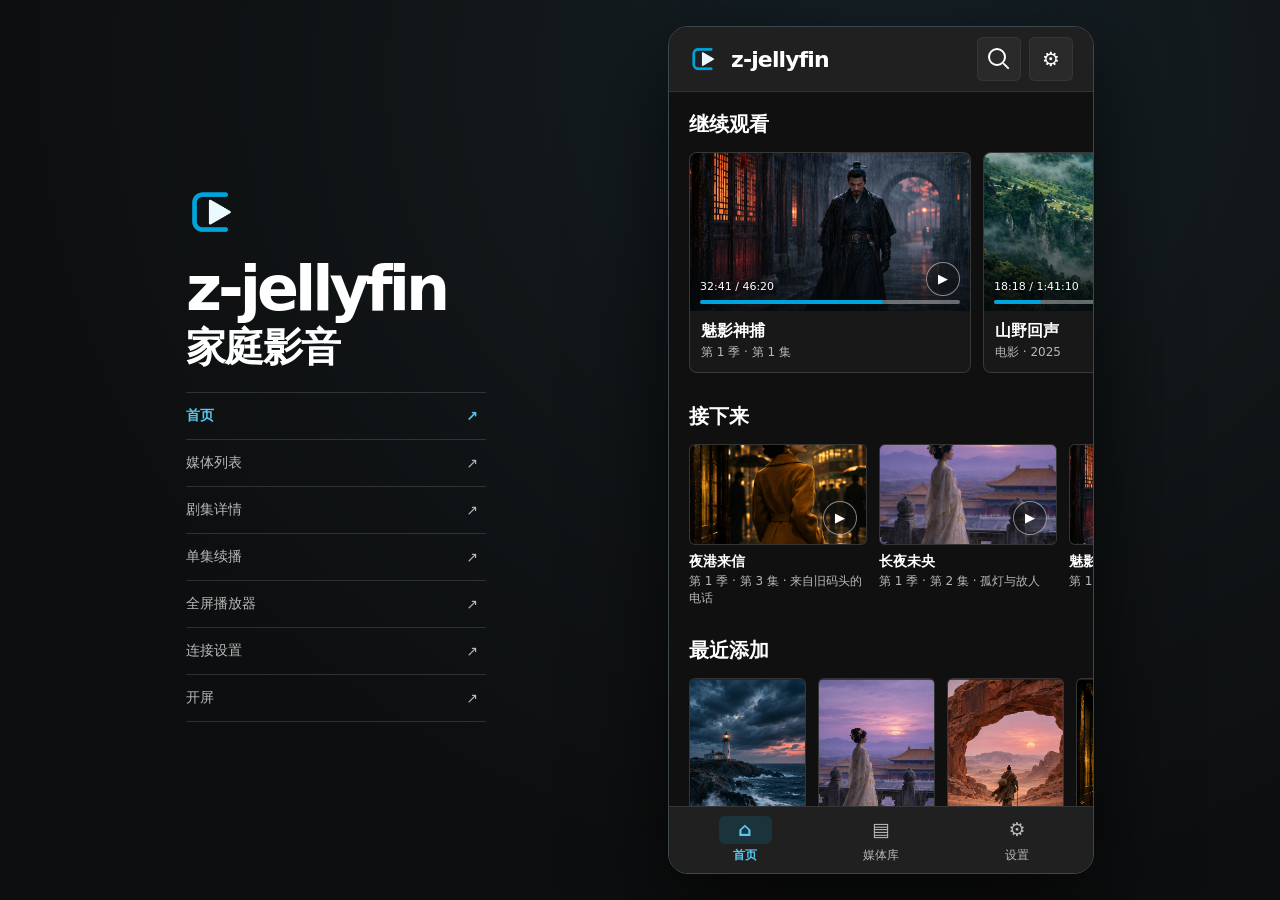
==== commit 3792a39d: "feat: 收紧界面圆角并调整续播时间位置" ====
--- a/docs/prototype/index.html
+++ b/docs/prototype/index.html
@@ -136,10 +136,13 @@
  const landscape=resume||mode==="next-up";
  const name=episode?parentName(i):i.name;
  const detail=episode?epLabel(i)+(resume?"":" · "+i.name):i.type+" · "+i.year;
- const watchTime=resume?'<span class="sub watchTime">'+time(records[id])+" / "+time(i.length)+'</span>':"";
- const details='<button class="card" data-detail="'+id+'">'+
- '<span class="cover '+(landscape?"landscape":"")+'">'+art(i.art)+(resume?'<span class="resumeShade"></span>'+progress(id):"")+'</span>'+
- '<span class="cardCopy"><span class="name">'+esc(name)+'</span><span class="sub">'+esc(detail)+'</span>'+watchTime+'</span></button>';
+ const watchTime=resume?time(records[id])+" / "+time(i.length):"";
+ const coverInfo=resume?'<span class="resumeShade" aria-hidden="true"></span>'+
+ '<span class="watchTime">'+watchTime+'</span>'+progress(id):"";
+ const label=resume?' aria-label="'+esc(name+"，"+detail+"，已观看 "+watchTime)+'"':"";
+ const details='<button class="card" data-detail="'+id+'"'+label+'>'+
+ '<span class="cover '+(landscape?"landscape":"")+'">'+art(i.art)+coverInfo+'</span>'+
+ '<span class="cardCopy"><span class="name">'+esc(name)+'</span><span class="sub">'+esc(detail)+'</span></span></button>';
  if(!landscape)return details;
  const playLabel=(resume?"继续观看 ":"播放 ")+name+(episode?" "+epLabel(i):"");
  return '<div class="quickPlayCard">'+details+'<div class="quickPlayOverlay"><button class="quickPlayButton" type="button"'+
--- a/docs/prototype/ui.css
+++ b/docs/prototype/ui.css
@@ -14,6 +14,9 @@
   --selected: #00a4dc25;
   --error: #ffabad;
   --gutter: 20px;
+  --radius-small: 4px;
+  --radius-control: 6px;
+  --radius-panel: 8px;
   --art: url("posters.png");
 }
 
@@ -56,7 +59,7 @@
   width: 100%; height: min(905px, calc(100svh - 52px)); min-height: 620px;
   display: flex; flex-direction: column; isolation: isolate;
   overflow: hidden; background: var(--bg);
-  border: 1px solid #3b484f; border-radius: 32px;
+  border: 1px solid #3b484f; border-radius: 20px;
   box-shadow: 0 24px 95px #000b;
 }
 .top {
@@ -84,7 +87,7 @@
 .icon {
   width: 44px; min-width: 44px; height: 44px;
   position: relative; display: grid; place-items: center;
-  background: #ffffff0c; border: 1px solid #ffffff0f; border-radius: 12px;
+  background: #ffffff0c; border: 1px solid #ffffff0f; border-radius: var(--radius-control);
   color: var(--text); font-size: 20px;
 }
 .icon:hover { background: #ffffff16; }
@@ -111,9 +114,9 @@
 .bottom button {
   display: grid; align-content: center; justify-items: center; gap: 3px;
   min-height: 53px; background: transparent; color: var(--sub); font-size: 12px;
-  border-radius: 12px;
-}
-.bottom span { display: grid; place-items: center; width: 53px; height: 28px; border-radius: 16px; font-size: 19px; line-height: 1; }
+  border-radius: var(--radius-control);
+}
+.bottom span { display: grid; place-items: center; width: 53px; height: 28px; border-radius: var(--radius-control); font-size: 19px; line-height: 1; }
 .bottom button[aria-current="page"] { color: var(--primary-light); font-weight: 700; }
 .bottom button[aria-current="page"] span { background: var(--selected); }
 
@@ -131,12 +134,12 @@
 .rail.next-up { grid-auto-columns: clamp(143px, 45vw, 178px); }
 .card {
   display: flex; flex-direction: column; align-items: stretch; min-width: 0; width: 100%;
-  padding: 0; text-align: start; background: transparent; border-radius: 12px;
+  padding: 0; text-align: start; background: transparent; border-radius: var(--radius-control);
   scroll-snap-align: start;
 }
 .card:hover .cover { filter: brightness(1.1); }
 .cover, .heroCover { position: relative; isolation: isolate; overflow: hidden; background: var(--panel); }
-.cover { display: block; border: 1px solid #ffffff18; border-radius: 11px; aspect-ratio: 2 / 3; }
+.cover { display: block; border: 1px solid #ffffff18; border-radius: var(--radius-control); aspect-ratio: 2 / 3; }
 .cover.landscape { aspect-ratio: 16 / 9; }
 .art {
   position: absolute; top: 50%; left: 0; width: 100%; aspect-ratio: 2 / 3;
@@ -155,7 +158,7 @@
   margin: 7px 0 2px; font-size: 14px; line-height: 1.35; font-weight: 700;
 }
 .sub { display: block; color: var(--sub); font-size: 12px; line-height: 1.45; }
-.resume .card { background: var(--surface); border: 1px solid var(--line); overflow: hidden; border-radius: 14px; }
+.resume .card { background: var(--surface); border: 1px solid var(--line); overflow: hidden; border-radius: var(--radius-panel); }
 .resume .cover { border: 0; border-radius: 0; }
 .resume .cardCopy { display: grid; gap: 3px; padding: 9px 11px 11px; }
 .resume .name { margin: 0; font-size: 16px; }
@@ -166,8 +169,12 @@
   display: grid; place-items: center; padding: 0; border-radius: 50%;
   background: transparent; pointer-events: auto;
 }
-.watchTime { font-variant-numeric: tabular-nums; font-size: 11px; color: var(--sub); }
 .resumeShade { position: absolute; inset: 43% 0 0; background: linear-gradient(transparent, #05090ce8); }
+.watchTime {
+  position: absolute; bottom: 16px; inset-inline-start: 10px;
+  color: var(--text); font-size: 11px; line-height: 16px; white-space: nowrap;
+  font-variant-numeric: tabular-nums; text-shadow: 0 1px 3px #000c;
+}
 .next-up .quickPlayOverlay { inset: 0 0 auto; }
 .next-up .quickPlayButton { bottom: 5px; }
 .quickPlayIcon {
@@ -175,7 +182,7 @@
   color: var(--text); background: #10101080; border: 1px solid #ffffff80;
   border-radius: 50%; font-size: 13px;
 }
-.progress { display: block; height: 4px; background: #5a5a5a; border-radius: 9px; overflow: hidden; }
+.progress { display: block; height: 4px; background: #5a5a5a; border-radius: 2px; overflow: hidden; }
 .progress i { display: block; height: 100%; background: var(--primary); border-radius: inherit; }
 .cover .progress { position: absolute; inset: auto 10px 7px; background: #ffffff60; }
 .grid { display: grid; grid-template-columns: repeat(3, minmax(0, 1fr)); gap: 22px 12px; }
@@ -184,7 +191,7 @@
 }
 .chip {
   flex: 0 0 auto; white-space: nowrap; min-height: 44px; padding: 7px 14px;
-  background: var(--surface); color: var(--sub); border: 1px solid var(--line); border-radius: 23px; font-size: 13px;
+  background: var(--surface); color: var(--sub); border: 1px solid var(--line); border-radius: var(--radius-control); font-size: 13px;
 }
 .chip[aria-pressed="true"], .chip[aria-selected="true"] {
   background: var(--selected); border-color: #00a4dc92; color: var(--primary-light); font-weight: 700;
@@ -218,7 +225,7 @@
   border-radius: 2px;
   background: currentColor;
 }
-.filters .chip:focus-visible { outline-offset: -2px; border-radius: 6px; }
+.filters .chip:focus-visible { outline-offset: -2px; border-radius: var(--radius-small); }
 
 .heroCover { height: clamp(218px, 66vw, 270px); }
 .heroCover .art { top: 43%; }
@@ -235,7 +242,7 @@
 .detail .actions { flex-wrap: wrap; }
 .primary, .secondary {
   display: inline-flex; justify-content: center; align-items: center; min-height: 48px;
-  padding: 8px 16px; border-radius: 10px; font-size: 14px; font-weight: 700;
+  padding: 8px 16px; border-radius: var(--radius-control); font-size: 14px; font-weight: 700;
 }
 .primary { background: var(--primary); color: var(--on-primary); }
 .primary:hover { background: #33b6e3; }
@@ -249,12 +256,12 @@
   display: flex; align-items: center; gap: 10px; width: 100%; min-height: 68px;
   padding: 9px 0; text-align: start; background: transparent; border-top: 1px solid var(--line);
 }
-.episode .cover { width: 82px; flex: 0 0 82px; border-radius: 8px; }
+.episode .cover { width: 82px; flex: 0 0 82px; border-radius: var(--radius-small); }
 .episodeInfo { flex: 1; min-width: 0; }
 .episode .name { margin-top: 0; }
 .watched {
   display: inline-flex; align-items: center; gap: 4px; white-space: nowrap;
-  border-radius: 20px; padding: 4px 8px; background: var(--selected);
+  border-radius: var(--radius-small); padding: 4px 8px; background: var(--selected);
   color: var(--primary-light); font-size: 11px; font-weight: 700;
 }
 .meta .watched { margin-left: 8px; vertical-align: middle; }
@@ -265,7 +272,7 @@
 .field:last-child { margin-bottom: 0; }
 .field input, .field select, .searchField {
   width: 100%; min-width: 0; min-height: 44px;
-  border: 1px solid #484848; border-radius: 9px; padding: 8px 11px;
+  border: 1px solid #484848; border-radius: var(--radius-control); padding: 8px 11px;
   background: var(--input); color: var(--text); font-size: 15px;
 }
 .settings .field input, .settings .field select { border: 0; border-bottom: 1px solid #575757; border-radius: 0; background: transparent; padding-inline: 4px; }
@@ -315,7 +322,7 @@
 .playerHeader, .playerBottom { position: absolute; inset-inline: var(--player-gutter); }
 .playerHeader { display: flex; align-items: center; gap: 13px; top: max(15px, env(safe-area-inset-top)); }
 .playerBack, .playerTools button, .transportButton {
-  min-height: 44px; background: #11191dcc; border: 1px solid #ffffff30; border-radius: 12px;
+  min-height: 44px; background: #11191dcc; border: 1px solid #ffffff30; border-radius: var(--radius-control);
   color: #f5f9fa; display: inline-flex; align-items: center; justify-content: center; gap: 7px;
   pointer-events: auto;
 }
@@ -366,26 +373,26 @@
   position: absolute; z-index: 3; inset-inline: 12%; bottom: max(24px, env(safe-area-inset-bottom)); text-align: center;
   color: #fff; font-size: clamp(15px, 2.5vw, 25px); font-weight: 700; pointer-events: none;
 }
-.playerCaption span { display: inline-block; padding: 4px 10px; border-radius: 5px; background: #03080cd9; }
+.playerCaption span { display: inline-block; padding: 4px 10px; border-radius: var(--radius-small); background: #03080cd9; }
 .playerBuffering {
   position: absolute; z-index: 3; top: 50%; left: 50%; transform: translate(-50%,-50%);
-  padding: 10px 15px; color: var(--text); background: #111a20e8; border-radius: 10px;
+  padding: 10px 15px; color: var(--text); background: #111a20e8; border-radius: var(--radius-panel);
   font-size: 13px; white-space: nowrap; pointer-events: none;
 }
 .playerControls:not([hidden]) + .playerCaption { bottom: 110px; }
 .trackMenu {
   position: absolute; z-index: 4; inset: 72px var(--player-gutter) auto auto; width: min(274px, calc(100% - 28px));
   max-height: calc(100% - 150px); overflow: auto; overscroll-behavior: contain;
-  padding: 10px; border: 1px solid #65778570; border-radius: 15px;
+  padding: 10px; border: 1px solid #65778570; border-radius: var(--radius-panel);
   background: #111a20f5; box-shadow: 0 12px 30px #000a;
 }
 .trackHeader { display: flex; justify-content: space-between; align-items: center; padding: 0 4px 3px 10px; }
 .trackHeader h3 { margin: 0; font-size: 17px; }
-.trackHeader button { flex: 0 0 44px; height: 44px; font-size: 22px; background: transparent; border-radius: 10px; }
+.trackHeader button { flex: 0 0 44px; height: 44px; font-size: 22px; background: transparent; border-radius: var(--radius-control); }
 .trackHeader button:hover, .trackOptions button:hover { background: #ffffff12; }
 .trackOptions button {
   display: flex; align-items: center; justify-content: space-between; gap: 8px;
-  width: 100%; min-height: 44px; padding: 7px 10px; border-radius: 9px; background: transparent; text-align: left;
+  width: 100%; min-height: 44px; padding: 7px 10px; border-radius: var(--radius-control); background: transparent; text-align: left;
 }
 .trackOptions button[aria-pressed="true"] { background: #13333f; color: #a6e9ff; }
 .trackOptions strong { display: block; font-size: 14px; }
@@ -396,7 +403,7 @@
 .confirmDialog {
   position: fixed; inset: 50% auto auto var(--dialog-center, 50%); transform: translate(-50%, -50%);
   width: min(340px, calc(100vw - 36px)); margin: 0; padding: 21px;
-  background: var(--panel); color: var(--text); border: 1px solid #454545; border-radius: 18px;
+  background: var(--panel); color: var(--text); border: 1px solid #454545; border-radius: var(--radius-panel);
   box-shadow: 0 22px 60px #0009;
 }
 .confirmDialog::backdrop { background: #000b; }
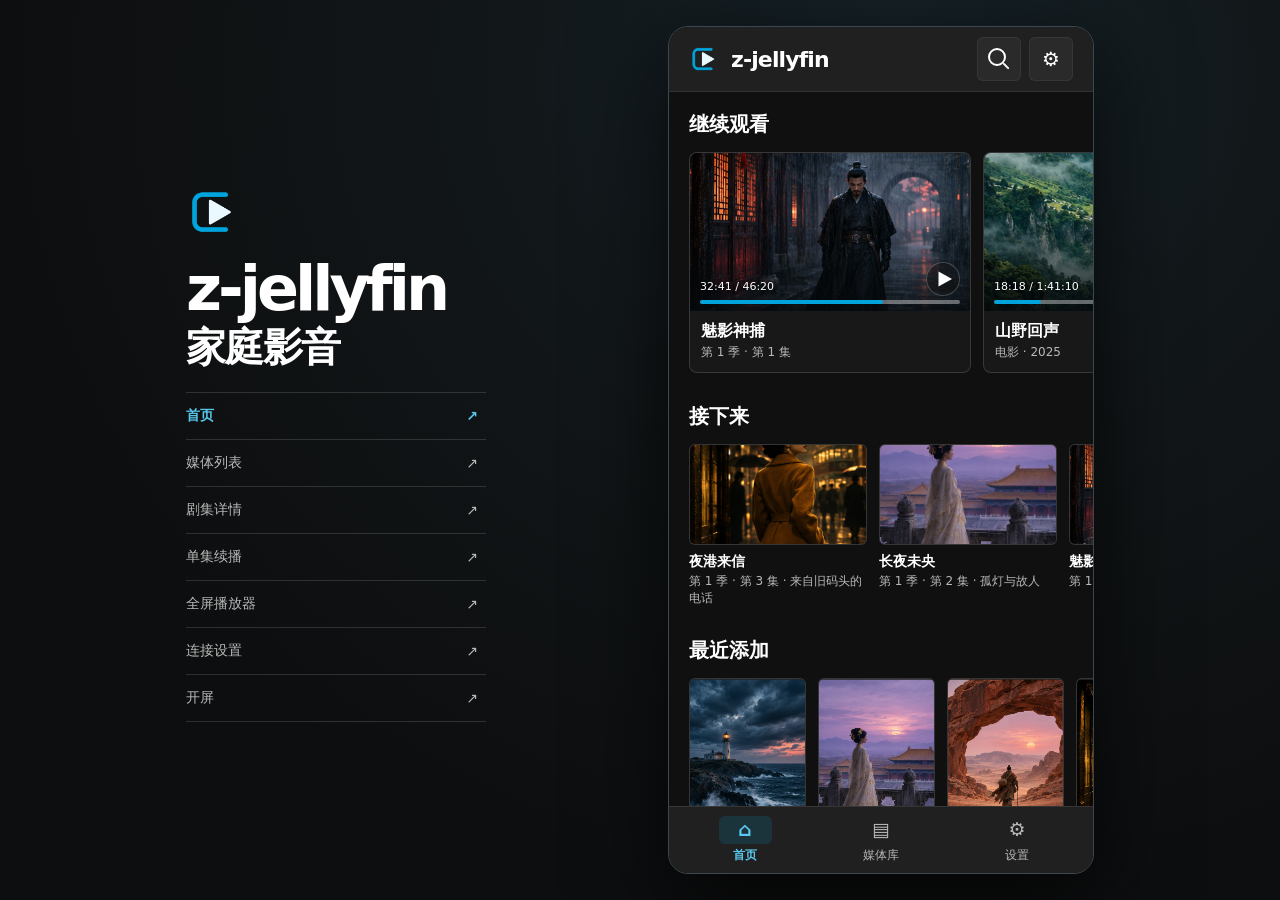
==== commit 0471152a: "feat: 调整首页播放图标和卡片点击行为" ====
--- a/docs/prototype/index.html
+++ b/docs/prototype/index.html
@@ -138,15 +138,13 @@
  const detail=episode?epLabel(i)+(resume?"":" · "+i.name):i.type+" · "+i.year;
  const watchTime=resume?time(records[id])+" / "+time(i.length):"";
  const coverInfo=resume?'<span class="resumeShade" aria-hidden="true"></span>'+
- '<span class="watchTime">'+watchTime+'</span>'+progress(id):"";
- const label=resume?' aria-label="'+esc(name+"，"+detail+"，已观看 "+watchTime)+'"':"";
- const details='<button class="card" data-detail="'+id+'"'+label+'>'+
+ '<span class="watchTime">'+watchTime+'</span>'+progress(id)+
+ '<svg class="quickPlayIcon" viewBox="0 0 34 34" aria-hidden="true"><path d="M12.5,9.5 L26,17 L12.5,24.5 Z"/></svg>':"";
+ const action=resume?'data-play="'+id+'" data-position="'+records[id]+'" aria-label="'+
+ esc("继续观看 "+name+"，"+detail+"，已观看 "+watchTime)+'"':'data-detail="'+id+'"';
+ return '<button class="card" type="button" '+action+'>'+
  '<span class="cover '+(landscape?"landscape":"")+'">'+art(i.art)+coverInfo+'</span>'+
  '<span class="cardCopy"><span class="name">'+esc(name)+'</span><span class="sub">'+esc(detail)+'</span></span></button>';
- if(!landscape)return details;
- const playLabel=(resume?"继续观看 ":"播放 ")+name+(episode?" "+epLabel(i):"");
- return '<div class="quickPlayCard">'+details+'<div class="quickPlayOverlay"><button class="quickPlayButton" type="button"'+
- ' data-play="'+id+'" data-position="'+(resume?records[id]:0)+'" aria-label="'+esc(playLabel)+'"><span class="quickPlayIcon" aria-hidden="true">▶</span></button></div></div>';
 }
 function rail(ids,mode){
  return '<div class="rail '+(mode||"poster")+'" tabindex="0">'+ids.map(id=>card(id,mode)).join("")+'</div>';
--- a/docs/prototype/ui.css
+++ b/docs/prototype/ui.css
@@ -162,25 +162,16 @@
 .resume .cover { border: 0; border-radius: 0; }
 .resume .cardCopy { display: grid; gap: 3px; padding: 9px 11px 11px; }
 .resume .name { margin: 0; font-size: 16px; }
-.quickPlayCard { position: relative; min-width: 0; scroll-snap-align: start; }
-.quickPlayOverlay { position: absolute; inset: 1px 1px auto; aspect-ratio: 16 / 9; pointer-events: none; }
-.quickPlayButton {
-  position: absolute; inset: auto 5px 10px auto; width: 44px; height: 44px;
-  display: grid; place-items: center; padding: 0; border-radius: 50%;
-  background: transparent; pointer-events: auto;
-}
 .resumeShade { position: absolute; inset: 43% 0 0; background: linear-gradient(transparent, #05090ce8); }
 .watchTime {
   position: absolute; bottom: 16px; inset-inline-start: 10px;
   color: var(--text); font-size: 11px; line-height: 16px; white-space: nowrap;
   font-variant-numeric: tabular-nums; text-shadow: 0 1px 3px #000c;
 }
-.next-up .quickPlayOverlay { inset: 0 0 auto; }
-.next-up .quickPlayButton { bottom: 5px; }
 .quickPlayIcon {
-  width: 34px; height: 34px; display: grid; place-items: center;
-  color: var(--text); background: #10101080; border: 1px solid #ffffff80;
-  border-radius: 50%; font-size: 13px;
+  position: absolute; bottom: 15px; inset-inline-end: 10px; width: 34px; height: 34px;
+  fill: var(--text); background: #10101080;
+  border-radius: 50%; box-shadow: inset 0 0 0 1px #ffffff38; pointer-events: none;
 }
 .progress { display: block; height: 4px; background: #5a5a5a; border-radius: 2px; overflow: hidden; }
 .progress i { display: block; height: 100%; background: var(--primary); border-radius: inherit; }
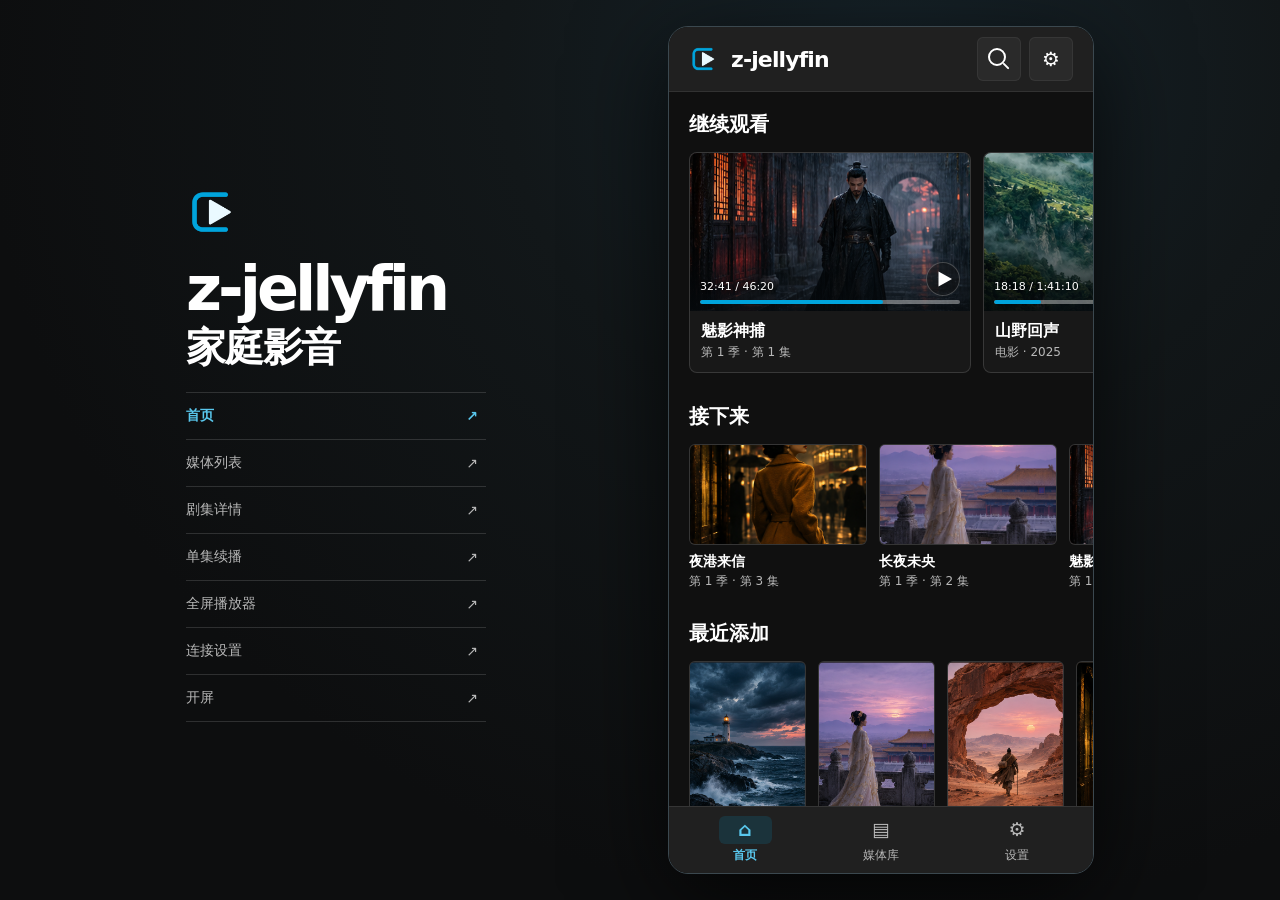
==== commit 830d2e64: "feat: 首页单集优先使用剧集横版背景并精简卡片信息" ====
--- a/docs/prototype/index.html
+++ b/docs/prototype/index.html
@@ -135,7 +135,7 @@
  const i=catalog[id], resume=mode==="resume", episode=Boolean(i.parent);
  const landscape=resume||mode==="next-up";
  const name=episode?parentName(i):i.name;
- const detail=episode?epLabel(i)+(resume?"":" · "+i.name):i.type+" · "+i.year;
+ const detail=episode?epLabel(i)+(landscape?"":" · "+i.name):i.type+" · "+i.year;
  const watchTime=resume?time(records[id])+" / "+time(i.length):"";
  const coverInfo=resume?'<span class="resumeShade" aria-hidden="true"></span>'+
  '<span class="watchTime">'+watchTime+'</span>'+progress(id)+
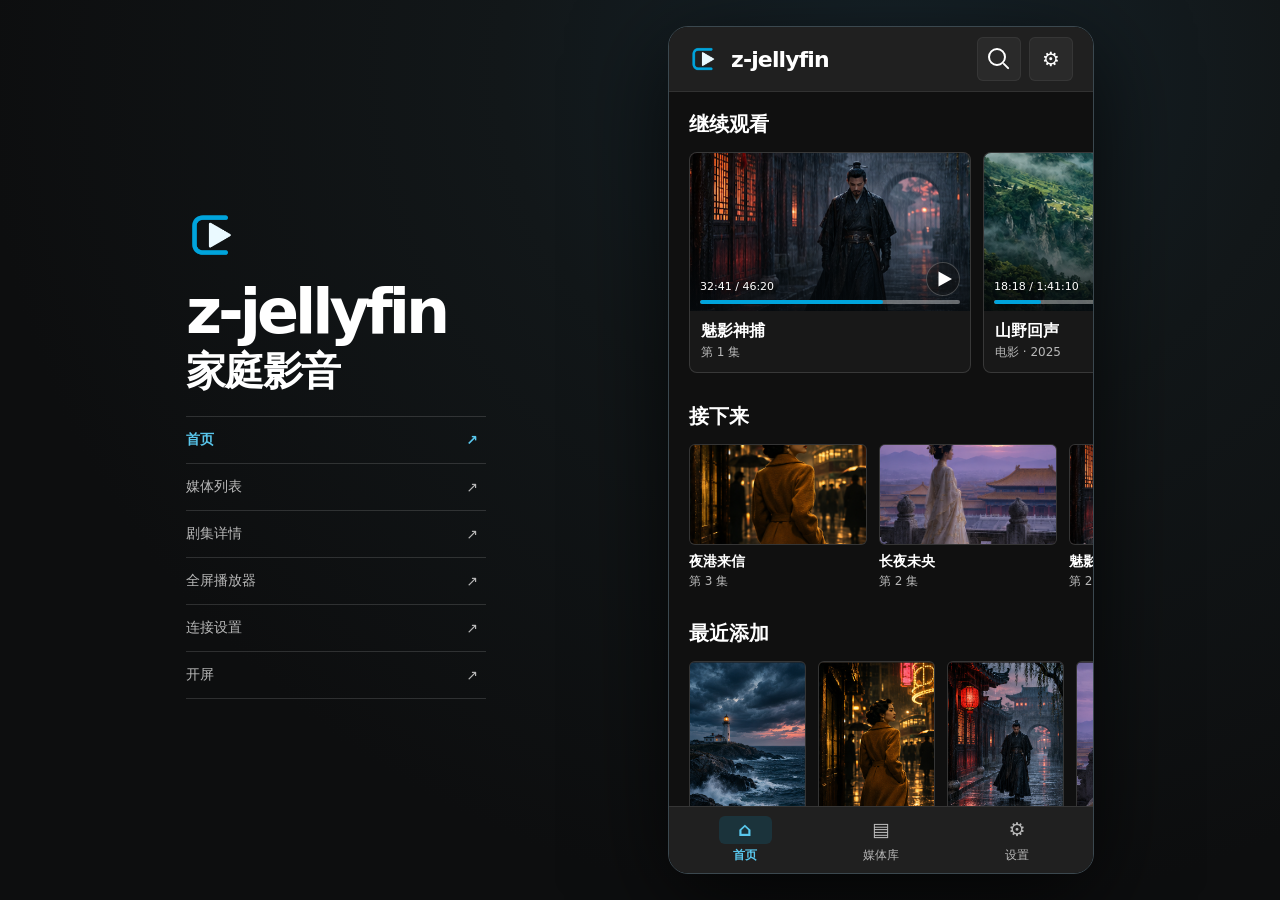
==== commit c1fcc6ea: "feat: 单集直接播放并简化首页季集号" ====
--- a/docs/prototype/index.html
+++ b/docs/prototype/index.html
@@ -18,7 +18,6 @@
    <button class="jump" data-jump="home">首页 <span aria-hidden="true">↗</span></button>
    <button class="jump" data-jump="library">媒体列表 <span aria-hidden="true">↗</span></button>
    <button class="jump" data-jump="detail">剧集详情 <span aria-hidden="true">↗</span></button>
-   <button class="jump" data-jump="detail" data-item="ep1">单集续播 <span aria-hidden="true">↗</span></button>
    <button class="jump" data-jump="player">全屏播放器 <span aria-hidden="true">↗</span></button>
    <button class="jump" data-jump="settings">连接设置 <span aria-hidden="true">↗</span></button>
    <button class="jump" data-jump="splash">开屏 <span aria-hidden="true">↗</span></button>
@@ -65,7 +64,7 @@
  {id:"series",name:"电视剧",items:["detective","neon","palace"]},
  {id:"favorites",name:"自建片库",items:["desert"]}
 ];
-const latest=["lighthouse","palace","desert","neon","forest","detective"];
+const latest=["lighthouse","n2","ep4","palace","desert","forest"];
 const next=["n3","p2","ep2"];
 const records={ep1:1961,forest:1098,lighthouse:314,n2:2500};
 // Jellyfin Web v10.11.11 playback settings use width and bits per second.
@@ -106,6 +105,7 @@
  return siblings[siblings.indexOf(id)+offset];
 }
 const isWatched=id=>catalog[id].length>0&&records[id]>=catalog[id].length;
+const resumePosition=id=>isWatched(id)?0:records[id]||0;
 const watchedBadge='<span class="watched"><span aria-hidden="true">✓</span>已看完</span>';
 const logo='<img src="logo.png" alt="" width="38" height="38" class="mark">';
 const ratio=id=>Math.min(100,Math.max(0,(records[id]||0)/(catalog[id].length||1)*100));
@@ -134,14 +134,16 @@
 function card(id,mode="poster"){
  const i=catalog[id], resume=mode==="resume", episode=Boolean(i.parent);
  const landscape=resume||mode==="next-up";
+ const homeCard=landscape||mode==="recent";
  const name=episode?parentName(i):i.name;
- const detail=episode?epLabel(i)+(landscape?"":" · "+i.name):i.type+" · "+i.year;
+ const episodeNumber=homeCard&&i.season===1?"第 "+i.episode+" 集":epLabel(i);
+ const detail=episode?episodeNumber+(homeCard?"":" · "+i.name):i.type+" · "+i.year;
  const watchTime=resume?time(records[id])+" / "+time(i.length):"";
  const coverInfo=resume?'<span class="resumeShade" aria-hidden="true"></span>'+
  '<span class="watchTime">'+watchTime+'</span>'+progress(id)+
  '<svg class="quickPlayIcon" viewBox="0 0 34 34" aria-hidden="true"><path d="M12.5,9.5 L26,17 L12.5,24.5 Z"/></svg>':"";
  const action=resume?'data-play="'+id+'" data-position="'+records[id]+'" aria-label="'+
- esc("继续观看 "+name+"，"+detail+"，已观看 "+watchTime)+'"':'data-detail="'+id+'"';
+ esc("继续观看 "+name+"，"+detail+"，已观看 "+watchTime)+'"':'data-open-item="'+id+'"';
  return '<button class="card" type="button" '+action+'>'+
  '<span class="cover '+(landscape?"landscape":"")+'">'+art(i.art)+coverInfo+'</span>'+
  '<span class="cardCopy"><span class="name">'+esc(name)+'</span><span class="sub">'+esc(detail)+'</span></span></button>';
@@ -154,7 +156,7 @@
  const queued=next.filter(id=>!resumed.includes(id)&&!isWatched(id));
  return section("继续观看",resumed.length?rail(resumed,"resume"):'<div class="empty">暂无未看完的影片。</div>')+
  (queued.length?section("接下来",rail(queued,"next-up")):"")+
- section("最近添加",rail(latest));
+ section("最近添加",rail(latest,"recent"));
 }
 function library(){
  const selected=current.filter||"all", libraries=[{id:"all",name:"全部",items:tiles},...mediaLibraries];
@@ -163,15 +165,15 @@
  '</div><div class="grid">'+matches.map(id=>card(id)).join("")+'</div>';
 }
 function detail(){
- const id=current.id||"ep1",i=catalog[id],watched=isWatched(id),resume=watched?0:(records[id]||0);
- const meta=i.parent?epLabel(i)+" · "+Math.round(i.length/60)+" 分钟":i.year+" · "+i.type+(i.length?" · "+Math.round(i.length/60)+" 分钟":"");
+ const id=current.id,i=catalog[id],watched=isWatched(id),resume=resumePosition(id);
+ const meta=i.year+" · "+i.type+(i.length?" · "+Math.round(i.length/60)+" 分钟":"");
  let buttons="", episodes="";
  if(i.type==="剧集"){
   const ids=Object.keys(catalog).filter(k=>catalog[k].parent===id), seasons=[...new Set(ids.map(k=>catalog[k].season))];
   const sel=current.season||seasons[0];
   const list=ids.filter(k=>catalog[k].season===sel).map(k=>{
    const episode=catalog[k], done=isWatched(k);
-   return '<button class="episode" data-detail="'+k+'"><span class="cover landscape">'+art(episode.art)+'</span>'+
+   return '<button class="episode" data-open-item="'+k+'"><span class="cover landscape">'+art(episode.art)+'</span>'+
     '<span class="episodeInfo"><span class="name">第 '+episode.episode+' 集 · '+episode.name+'</span>'+
     '<span class="sub">'+Math.round(episode.length/60)+' 分钟'+(records[k]&&!done?' · 已看到 '+time(records[k]):"")+'</span></span>'+
     (done?watchedBadge:"")+'</button>';
@@ -184,8 +186,8 @@
   buttons='<div class="actions">'+openButton(watched?"▶　重播":resume?"▶　继续观看":"▶　播放",'data-play="'+id+'" data-position="'+resume+'"',"primary")+
       (resume?openButton("从头播放",'data-play="'+id+'" data-position="0"'):"")+'</div>';
  }
- return '<div class="heroCover">'+art(i.art)+'<span class="shade" aria-hidden="true"></span></div><div class="sheet detail"><h1>'+esc(parentName(i))+'</h1><p class="meta">'+esc(meta)+(watched?watchedBadge:"")+'</p>'+
- (i.parent?'<h2 class="episodeTitle">'+esc(i.name)+'</h2>':"")+buttons+
+ return '<div class="heroCover">'+art(i.art)+'<span class="shade" aria-hidden="true"></span></div><div class="sheet detail"><h1>'+esc(i.name)+'</h1><p class="meta">'+esc(meta)+(watched?watchedBadge:"")+'</p>'+
+ buttons+
  (resume?'<div class="watchprogress">'+progress(id)+'</div><small>已观看 '+time(resume)+' / '+time(i.length)+'</small>':"")+
  '<p class="summary">'+esc(i.desc)+'</p>'+episodes+'</div>';
 }
@@ -253,7 +255,7 @@
  if(page==="library")main.querySelector(".filters").scrollLeft=current.filterScroll||0;
  main.scrollTop=0;
  document.querySelectorAll("[data-jump]").forEach(button=>{
-  const selected=button.dataset.jump===page&&(page!=="detail"||(button.dataset.item||"detective")===current.id);
+  const selected=button.dataset.jump===page&&(page!=="detail"||current.id==="detective");
   button.setAttribute("aria-current",selected?"page":"false");
  });
 }
@@ -395,12 +397,16 @@
  const d=button.dataset;
  if("back" in d)back();
  else if(d.jump==="player"){navigate("home",{},true);showPlayer("ep1",records.ep1||0);}
- else if(d.jump)navigate(d.jump,d.jump==="detail"?{id:d.item||"detective"}:{},true);
+ else if(d.jump)navigate(d.jump,d.jump==="detail"?{id:"detective"}:{},true);
  else if(d.tab)navigate(d.tab,{},true);
  else if(d.go)navigate(d.go);
  else if(d.filter){current.filter=d.filter;current.filterScroll=button.closest(".filters").scrollLeft;render();}
  else if(d.season&&button.getAttribute("aria-selected")!=="true")switchSeason(button);
- else if(d.detail)navigate("detail",{id:d.detail});
+ else if(d.openItem){
+  const id=d.openItem;
+  if(catalog[id].parent)showPlayer(id,resumePosition(id));
+  else navigate("detail",{id});
+ }
  else if(d.play)showPlayer(d.play,Number(d.position));
  else if(d.episode)showPlayer(d.episode,isWatched(d.episode)?0:records[d.episode]||0,true);
  else if("togglePlayer" in d){if(!playing&&playTime===catalog[playerKey].length){playTime=0;updateTime();}setPlaying(!playing);}
--- a/docs/prototype/ui.css
+++ b/docs/prototype/ui.css
@@ -228,7 +228,6 @@
 .detail { position: relative; margin-top: -64px; }
 .detail h1 { margin: 0 0 7px; font-size: clamp(30px, 8vw, 38px); line-height: 1.16; letter-spacing: -.05em; }
 .meta { color: var(--sub); font-size: 13px; line-height: 1.5; margin: 0 0 14px; }
-.episodeTitle { font-size: 18px; margin-bottom: 13px; }
 .summary { color: #dedede; font-size: 15px; line-height: 1.75; margin: 18px 0 21px; }
 .detail .actions { flex-wrap: wrap; }
 .primary, .secondary {
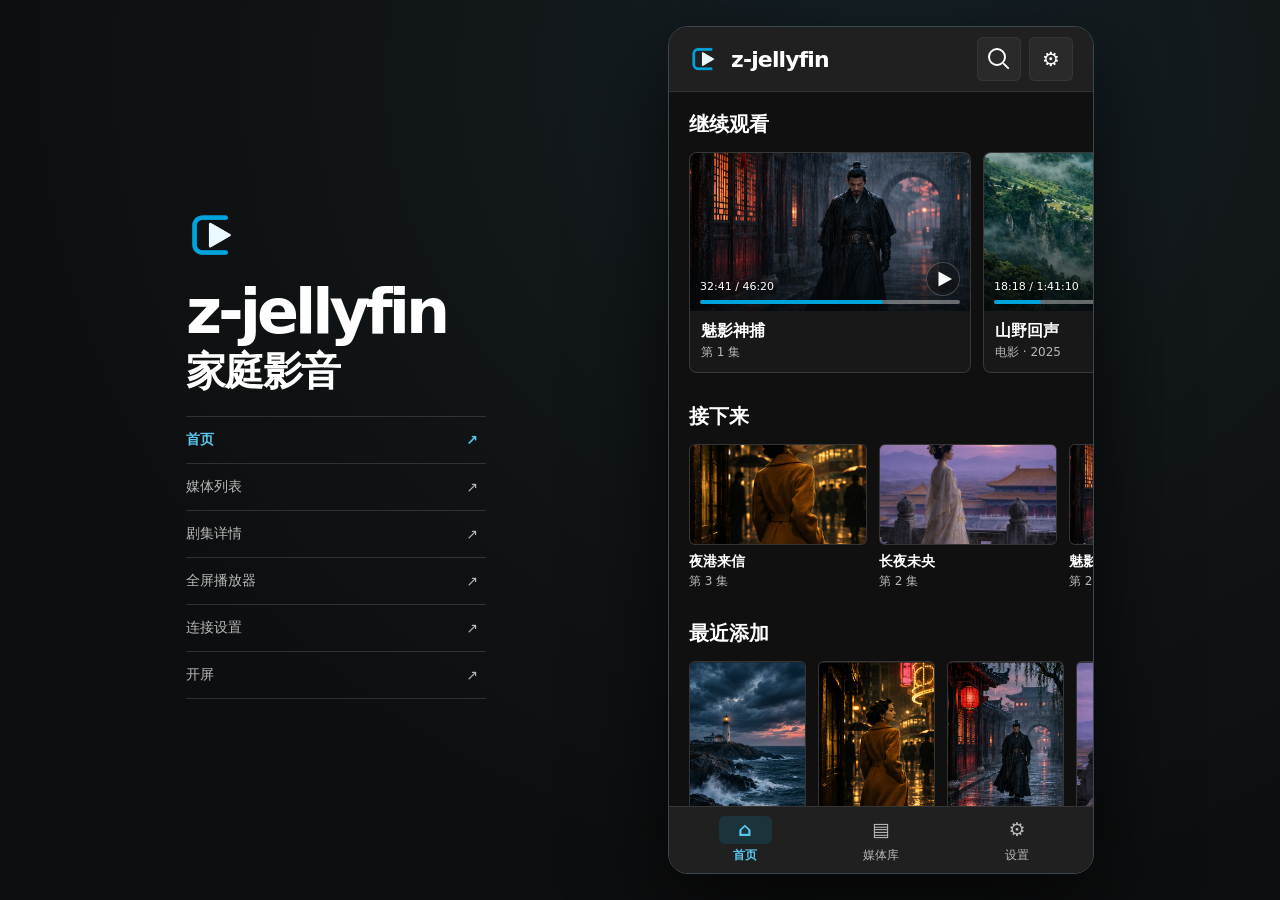
==== commit e44d0e5a: "feat: 优化详情页背景封面布局并统一播放入口" ====
--- a/docs/prototype/index.html
+++ b/docs/prototype/index.html
@@ -77,8 +77,12 @@
 const initialSettings={host:"proxy.example.net",port:"8080",proxyUser:"family",proxyPass:"prototype",server:"https://media.example.net/jellyfin",user:"家庭账号",pass:"prototype",resolution:"1920",bitrate:"4000000"};
 let saved={...initialSettings};
 let pendingSettings=null;
-const initialScreen=new URLSearchParams(location.search).get("screen");
-let current={page:initialScreen==="splash"?"splash":"home"};
+const previewParams=new URLSearchParams(location.search);
+const initialScreen=previewParams.get("screen");
+const previewItem=previewParams.get("item");
+let current=initialScreen==="detail"
+ ?{page:"detail",id:tiles.includes(previewItem)?previewItem:"detective"}
+ :{page:initialScreen==="splash"?"splash":"home"};
 const stack=[];
 let playTime=0, playing=false, timer=null, playerKey="";
 const controlsTimeoutMs=5000;
@@ -128,8 +132,8 @@
  if(current.page==="player")leavePlayer();
  current=stack.pop()||{page:"home"};render();main.scrollTop=current.scroll||0;
 }
-function section(title,markup){
- return '<section class="group"><div class="section"><h2>'+title+'</h2></div>'+markup+'</section>';
+function section(title,markup,action=""){
+ return '<section class="group"><div class="section"><h2>'+title+'</h2>'+action+'</div>'+markup+'</section>';
 }
 function card(id,mode="poster"){
  const i=catalog[id], resume=mode==="resume", episode=Boolean(i.parent);
@@ -166,10 +170,18 @@
 }
 function detail(){
  const id=current.id,i=catalog[id],watched=isWatched(id),resume=resumePosition(id);
+ const playButton=(label,target,position)=>'<button class="detailPlay" data-play="'+target+'" data-position="'+position+'">'+
+  '<svg viewBox="0 0 24 24" aria-hidden="true"><path d="M8 5 L19 12 L8 19 Z"/></svg><span>'+esc(label)+'</span></button>';
  const meta=i.year+" · "+i.type+(i.length?" · "+Math.round(i.length/60)+" 分钟":"");
  let buttons="", episodes="";
  if(i.type==="剧集"){
   const ids=Object.keys(catalog).filter(k=>catalog[k].parent===id), seasons=[...new Set(ids.map(k=>catalog[k].season))];
+  const target=ids.find(k=>resumePosition(k)>0)||ids.find(k=>!isWatched(k))||ids[0];
+  if(target){
+   const position=resumePosition(target);
+   buttons='<div class="actions">'+playButton(isWatched(target)?"重播":position?"继续观看":"播放",target,position)+
+      (position?openButton("从头播放",'data-play="'+target+'" data-position="0"'):"")+'</div>';
+  }
   const sel=current.season||seasons[0];
   const list=ids.filter(k=>catalog[k].season===sel).map(k=>{
    const episode=catalog[k], done=isWatched(k);
@@ -183,13 +195,14 @@
    '</div>':"";
   episodes=section("选集",tabs+(tabs?'<div id="episodes-panel" role="tabpanel" aria-labelledby="season-tab-'+sel+'">'+list+'</div>':list));
  }else{
-  buttons='<div class="actions">'+openButton(watched?"▶　重播":resume?"▶　继续观看":"▶　播放",'data-play="'+id+'" data-position="'+resume+'"',"primary")+
+  buttons='<div class="actions">'+playButton(watched?"重播":resume?"继续观看":"播放",id,resume)+
       (resume?openButton("从头播放",'data-play="'+id+'" data-position="0"'):"")+'</div>';
  }
- return '<div class="heroCover">'+art(i.art)+'<span class="shade" aria-hidden="true"></span></div><div class="sheet detail"><h1>'+esc(i.name)+'</h1><p class="meta">'+esc(meta)+(watched?watchedBadge:"")+'</p>'+
- buttons+
+ return '<div class="detail"><div class="heroCover">'+art(i.art)+'<span class="shade" aria-hidden="true"></span></div>'+
+ '<div class="detailRibbon"><div class="detailIdentity"><div class="cover detailPoster">'+art(i.art)+'</div>'+
+ '<div class="detailHeading"><h1>'+esc(i.name)+'</h1><p class="meta">'+esc(meta)+(watched?watchedBadge:"")+'</p>'+buttons+'</div></div>'+
  (resume?'<div class="watchprogress">'+progress(id)+'</div><small>已观看 '+time(resume)+' / '+time(i.length)+'</small>':"")+
- '<p class="summary">'+esc(i.desc)+'</p>'+episodes+'</div>';
+ '</div><div class="sheet"><p class="summary">'+esc(i.desc)+'</p>'+episodes+'</div></div>';
 }
 function settings(){
  const fields=(name,key,type="text")=>'<label class="field">'+name+'<input name="'+key+'" type="'+type+'" value="'+esc(saved[key])+'" required autocomplete="off"></label>';
--- a/docs/prototype/ui.css
+++ b/docs/prototype/ui.css
@@ -218,18 +218,41 @@
 }
 .filters .chip:focus-visible { outline-offset: -2px; border-radius: var(--radius-small); }
 
-.heroCover { height: clamp(218px, 66vw, 270px); }
+.heroCover { height: clamp(176px, 30svh, 260px); }
 .heroCover .art { top: 43%; }
 .heroCover .shade {
   position: absolute; inset: 0;
-  background: linear-gradient(to top, var(--bg) 1%, #10101075 38%, transparent 74%);
+  background: linear-gradient(to top, var(--panel) 1%, #10101075 38%, transparent 74%);
 }
 .sheet { padding: 20px var(--gutter) 28px; }
-.detail { position: relative; margin-top: -64px; }
-.detail h1 { margin: 0 0 7px; font-size: clamp(30px, 8vw, 38px); line-height: 1.16; letter-spacing: -.05em; }
+.detail {
+  --detail-poster-width: clamp(90px, 30vw, 128px);
+}
+.detailRibbon { position: relative; background: var(--panel); padding: 0 var(--gutter) 18px; }
+.detailIdentity {
+  display: grid; grid-template-columns: var(--detail-poster-width) minmax(0, 1fr);
+  gap: 14px; align-items: end;
+}
+.detailPoster { margin-top: calc(-.88 * var(--detail-poster-width)); box-shadow: 0 5px 18px #0007; }
+.detailHeading { align-self: center; padding: 10px 0; text-align: center; }
+.detail h1 { margin: 0 0 7px; font-size: clamp(25px, 7.2vw, 34px); line-height: 1.16; letter-spacing: -.05em; overflow-wrap: anywhere; }
 .meta { color: var(--sub); font-size: 13px; line-height: 1.5; margin: 0 0 14px; }
-.summary { color: #dedede; font-size: 15px; line-height: 1.75; margin: 18px 0 21px; }
-.detail .actions { flex-wrap: wrap; }
+.detailHeading .meta { margin-bottom: 0; }
+.summary { color: #dedede; font-size: 15px; line-height: 1.75; margin: 0 0 21px; }
+.detail .actions { flex-wrap: wrap; justify-content: center; gap: 6px; margin-top: 12px; }
+.detailPlay {
+  display: inline-flex; align-items: center; justify-content: center; gap: 6px;
+  min-height: 44px; padding: 0 14px;
+  border: 1px solid #ffffff3d; border-radius: var(--radius-control);
+  background: #ffffff0a; color: var(--text); font-size: 13px; font-weight: 600;
+}
+.detailPlay svg { width: 22px; height: 22px; fill: currentColor; }
+.detailPlay:hover { background: #ffffff16; border-color: #ffffff70; }
+.detailHeading .detailPlay { color: var(--primary-light); }
+.detail .section:has(.detailPlay) { align-items: center; margin-bottom: 5px; }
+.section .detailPlay { padding: 0 4px 0 10px; border: 0; background: transparent; color: var(--primary-light); }
+.section .detailPlay:hover { background: #ffffff0a; }
+.detailHeading .secondary { min-height: 44px; padding: 0 10px; font-size: 12px; font-weight: 400; }
 .primary, .secondary {
   display: inline-flex; justify-content: center; align-items: center; min-height: 48px;
   padding: 8px 16px; border-radius: var(--radius-control); font-size: 14px; font-weight: 700;
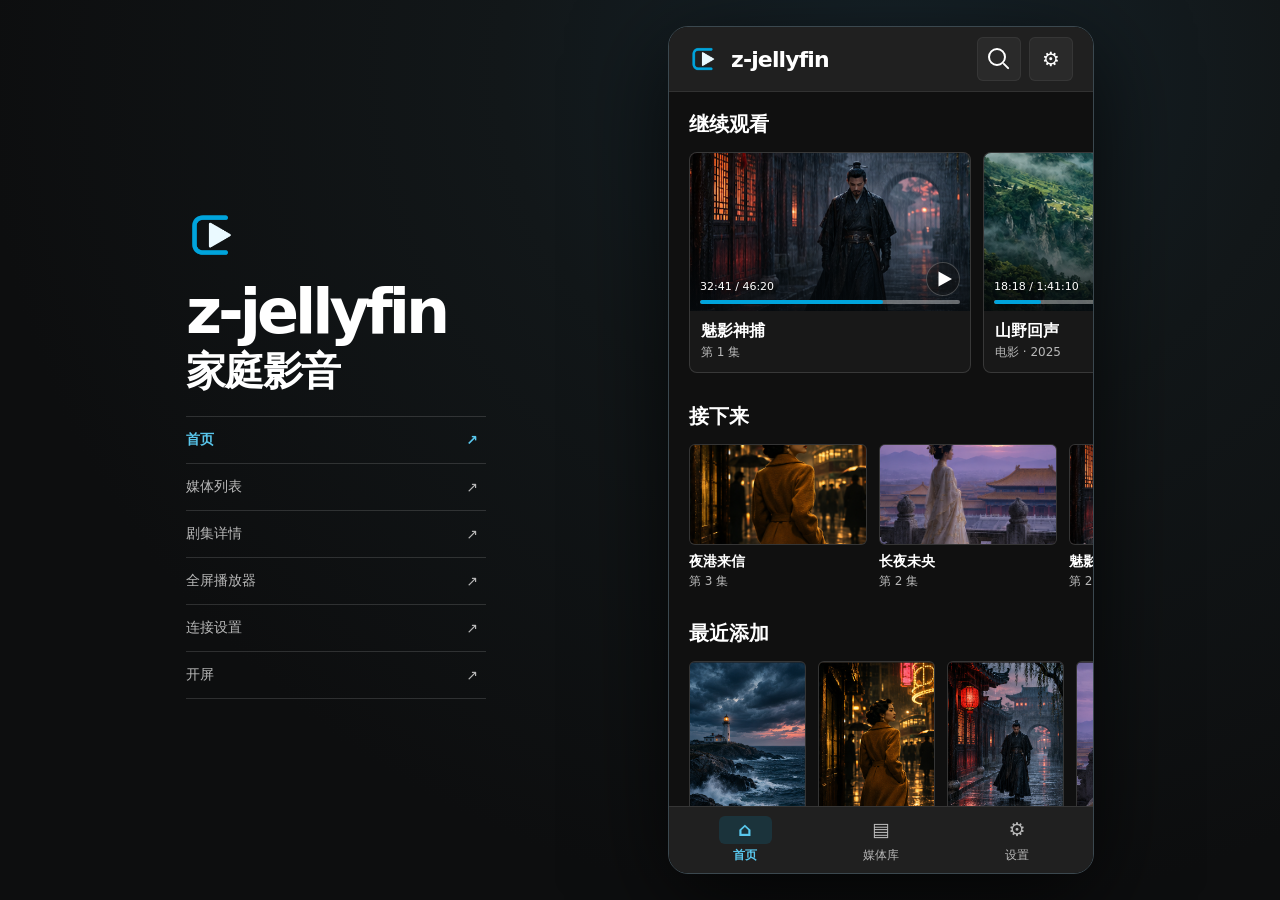
==== commit 2dd97206: "feat: 完成大字版界面与首页交互并修复滑动误触" ====
--- a/docs/prototype/index.html
+++ b/docs/prototype/index.html
@@ -500,5 +500,6 @@
 else render();
 })();
 </script>
+<script src="rail-drag.js"></script>
 </body>
 </html>
--- a/docs/prototype/ui.css
+++ b/docs/prototype/ui.css
@@ -21,8 +21,10 @@
 }
 
 * { box-sizing: border-box; }
+html { min-height: 100%; background: #0d0e0f; }
 body {
   margin: 0;
+  min-height: 100dvh;
   background: radial-gradient(ellipse at 70% 8%, #16232a, #121719 31%, #0d0e0f 72%);
   color: var(--text);
   font-family: "Microsoft YaHei UI", "PingFang SC", "Noto Sans CJK SC", system-ui, sans-serif;
@@ -131,6 +133,13 @@
   scroll-snap-type: x proximity;
 }
 .rail.resume { grid-auto-columns: clamp(223px, 68vw, 282px); }
+.rail { user-select: none; -webkit-user-select: none; }
+.rail.is-dragging { scroll-snap-type: none; scroll-behavior: auto; }
+.rail.is-dragging, .rail.is-dragging * { cursor: grabbing; }
+@media (hover: hover) and (pointer: fine) {
+  .rail { cursor: grab; }
+  .rail .card { cursor: inherit; }
+}
 .rail.next-up { grid-auto-columns: clamp(143px, 45vw, 178px); }
 .card {
   display: flex; flex-direction: column; align-items: stretch; min-width: 0; width: 100%;
